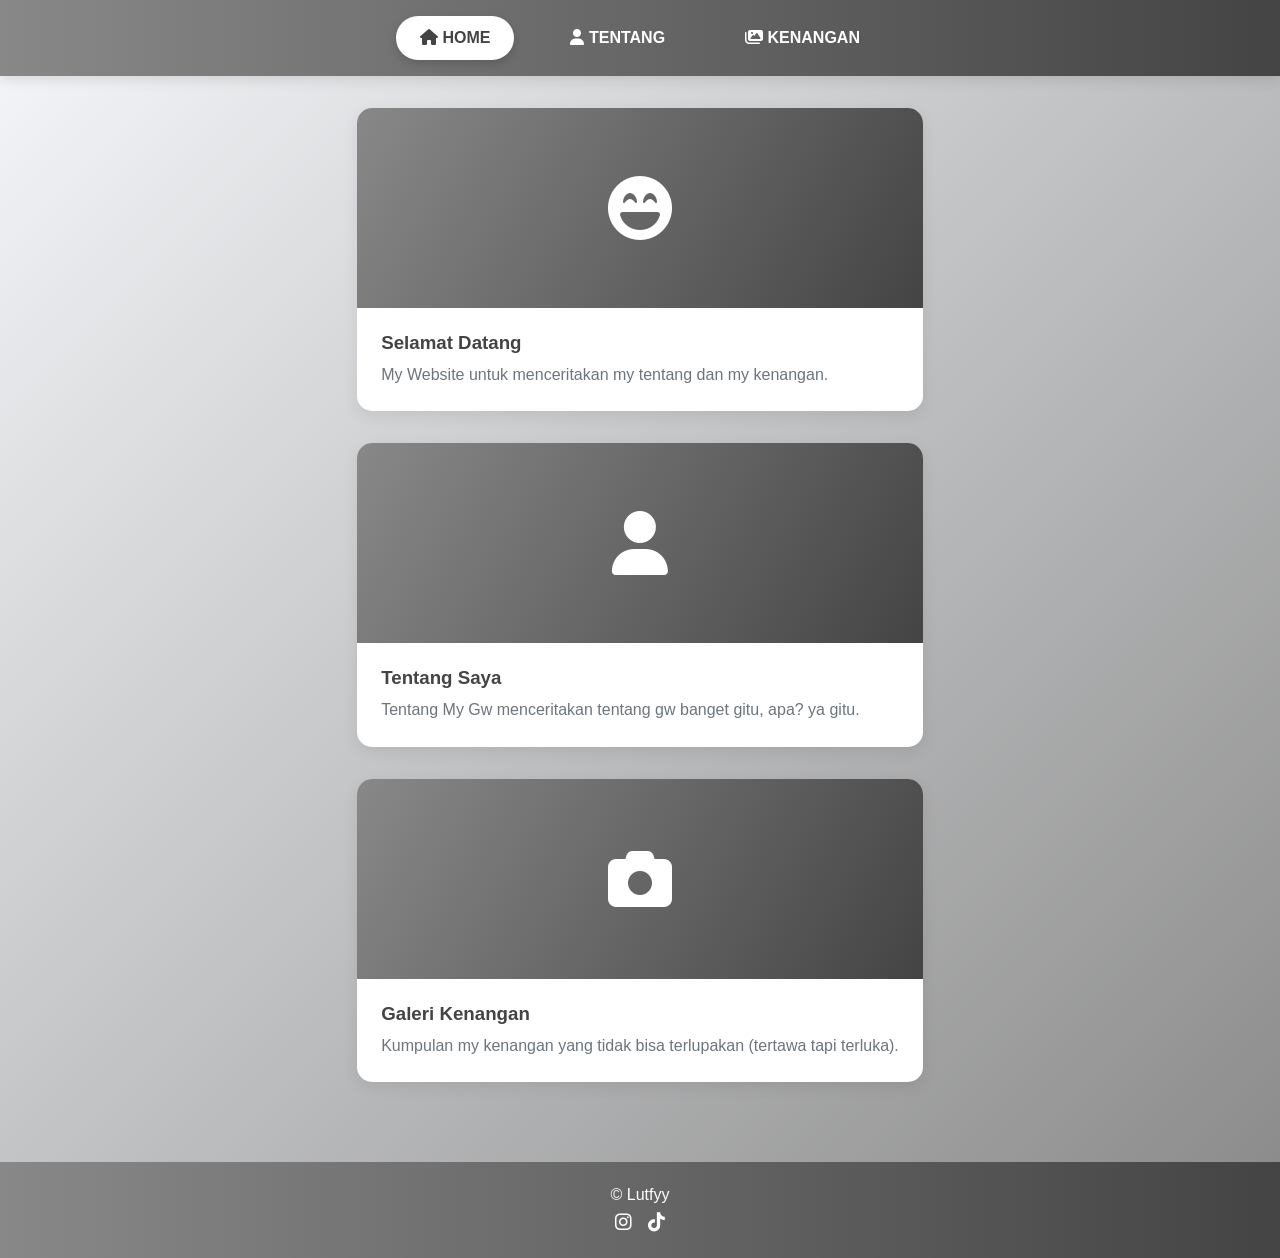
==== index.html @ cd5f20ab "Update index.html" ====
<!DOCTYPE html>
<html lang="id">
<head>
  <meta charset="UTF-8">
  <meta name="viewport" content="width=device-width, initial-scale=1.0">
  <title>Home - Website Lutfyy</title>
  <link rel="stylesheet" href="https://cdnjs.cloudflare.com/ajax/libs/font-awesome/6.4.0/css/all.min.css">
  <style>
    * {
      margin: 0;
      padding: 0;
      box-sizing: border-box;
      font-family: 'Segoe UI', Tahoma, Geneva, Verdana, sans-serif;
    }

    body {
      background: linear-gradient(135deg, #f5f7fa 0%, #888 100%);
      min-height: 100vh;
      display: flex;
      flex-direction: column;
      color: #333;
    }

    .container-navbar {
      background: linear-gradient(to right, #888, #444);
      padding: 1rem 0;
      box-shadow: 0 4px 12px rgba(0, 0, 0, 0.1);
      position: sticky;
      top: 0;
      z-index: 100;
    }

    nav {
      max-width: 1200px;
      margin: 0 auto;
      display: flex;
      justify-content: center;
      gap: 2rem;
      padding: 0 2rem;
    }

    nav a {
      color: white;
      text-decoration: none;
      padding: 0.8rem 1.5rem;
      border-radius: 50px;
      font-weight: 600;
      transition: all 0.3s ease;
      position: relative;
      overflow: hidden;
    }

    nav a::before {
      content: '';
      position: absolute;
      top: 0;
      left: -100%;
      width: 100%;
      height: 100%;
      background: linear-gradient(90deg, transparent, rgba(255, 255, 255, 0.2), transparent);
      transition: all 0.5s ease;
    }

    nav a:hover::before {
      left: 100%;
    }

    nav a:hover {
      background-color: rgba(255, 255, 255, 0.1);
      transform: translateY(-3px);
    }

    nav a.active {
      background-color: white;
      color: #444;
      box-shadow: 0 4px 10px rgba(0, 0, 0, 0.15);
    }

    .container {
      max-width: 1200px;
      margin: 2rem auto;
      padding: 0 2rem;
      flex: 1;
    }

    header {
      text-align: center;
      margin-bottom: 3rem;
      padding: 3rem 2rem;
      background: white;
      border-radius: 20px;
      box-shadow: 0 10px 30px rgba(0, 0, 0, 0.08);
      animation: fadeIn 1s ease;
    }

    h1 {
      font-size: 2.8rem;
      color: #444;
      margin-bottom: 1rem;
      font-weight: 800;
    }

    .subtitle {
      font-size: 1.5rem;
      color: #6c757d;
      font-weight: 500;
    }

    .content {
      display: grid;
      grid-template-columns: repeat(auto-fit, minmax(300px, 1fr));
      gap: 2rem;
      margin-bottom: 3rem;
    }

    .card {
      background: white;
      border-radius: 15px;
      overflow: hidden;
      box-shadow: 0 5px 15px rgba(0, 0, 0, 0.08);
      transition: transform 0.3s ease, box-shadow 0.3s ease;
    }

    .card:hover {
      transform: translateY(-10px);
      box-shadow: 0 15px 30px rgba(0, 0, 0, 0.15);
    }

    .card-img {
      height: 200px;
      background: linear-gradient(120deg, #888 0%, #444 100%);
      display: flex;
      align-items: center;
      justify-content: center;
      font-size: 4rem;
      color: white;
    }

    .card-content {
      padding: 1.5rem;
    }

    .card h3 {
      color: #444;
      margin-bottom: 0.5rem;
    }

    .card p {
      color: #6c757d;
      line-height: 1.6;
    }

    .container-end {
      background: linear-gradient(to right, #888, #444);
      color: white;
      text-align: center;
      padding: 1.5rem;
      margin-top: auto;
    }

    .ul-end {
      list-style: none;
      display: flex;
      justify-content: center;
      align-items: center;
      gap: 1rem;
    }

    .li-end {
      font-weight: 500;
    }

    .social-icons {
      display: flex;
      gap: 1rem;
      margin-top: 0.5rem;
      justify-content: center;
    }

    .social-icons a {
      color: white;
      font-size: 1.2rem;
      transition: transform 0.3s ease;
    }

    .social-icons a:hover {
      transform: translateY(-3px);
    }

    @keyframes fadeIn {
      from {
        opacity: 0;
        transform: translateY(20px);
      }
      to {
        opacity: 1;
        transform: translateY(0);
      }
    }

    @media (max-width: 768px) {
      nav {
        flex-direction: column;
        align-items: center;
        gap: 0.5rem;
      }
      
      h1 {
        font-size: 2.2rem;
      }
      
      .subtitle {
        font-size: 1.2rem;
      }
    }
  </style>
</head>
<body>
  <div class="container-navbar">
    <nav>
      <a href="index.html" class="active"><i class="fas fa-home"></i> HOME</a>
      <a href="tentang.html"><i class="fas fa-user"></i> TENTANG</a>
      <a href="kenangan.html"><i class="fas fa-images"></i> KENANGAN</a>
    </nav>
  </div>

  <div class="container">
    <div class="content">
      <div class="card">
        <div class="card-img">
          <i class="fas fa-laugh-beam"></i>
        </div>
        <div class="card-content">
          <h3>Selamat Datang</h3>
          <p>My Website untuk menceritakan my tentang dan my kenangan.</p>
        </div>
      </div>

      <div class="card">
        <div class="card-img">
         <i class="fas fa-user"></i>
        </div>
        <div class="card-content">
          <h3>Tentang Saya</h3>
          <p>Tentang My Gw menceritakan tentang gw banget gitu, apa? ya gitu.</p>
        </div>
      </div>

      <div class="card">
        <div class="card-img">
          <i class="fas fa-camera"></i>
        </div>
        <div class="card-content">
          <h3>Galeri Kenangan</h3>
          <p>Kumpulan my kenangan yang tidak bisa terlupakan (tertawa tapi terluka).</p>
        </div>
      </div>
    </div>
  </div>

  <div class="container-end">
    <ul class="ul-end">
      <li class="li-end">© Lutfyy</li>
    </ul>
    <div class="social-icons">
      <a href="https://www.instagram.com/lutxzyfza"><i class="fab fa-instagram"></i></a>
      <a href="https://www.tiktok.com/@buitenlanders22"><i class="fab fa-tiktok"></i></a>
    </div>
  </div>
</body>
</html>
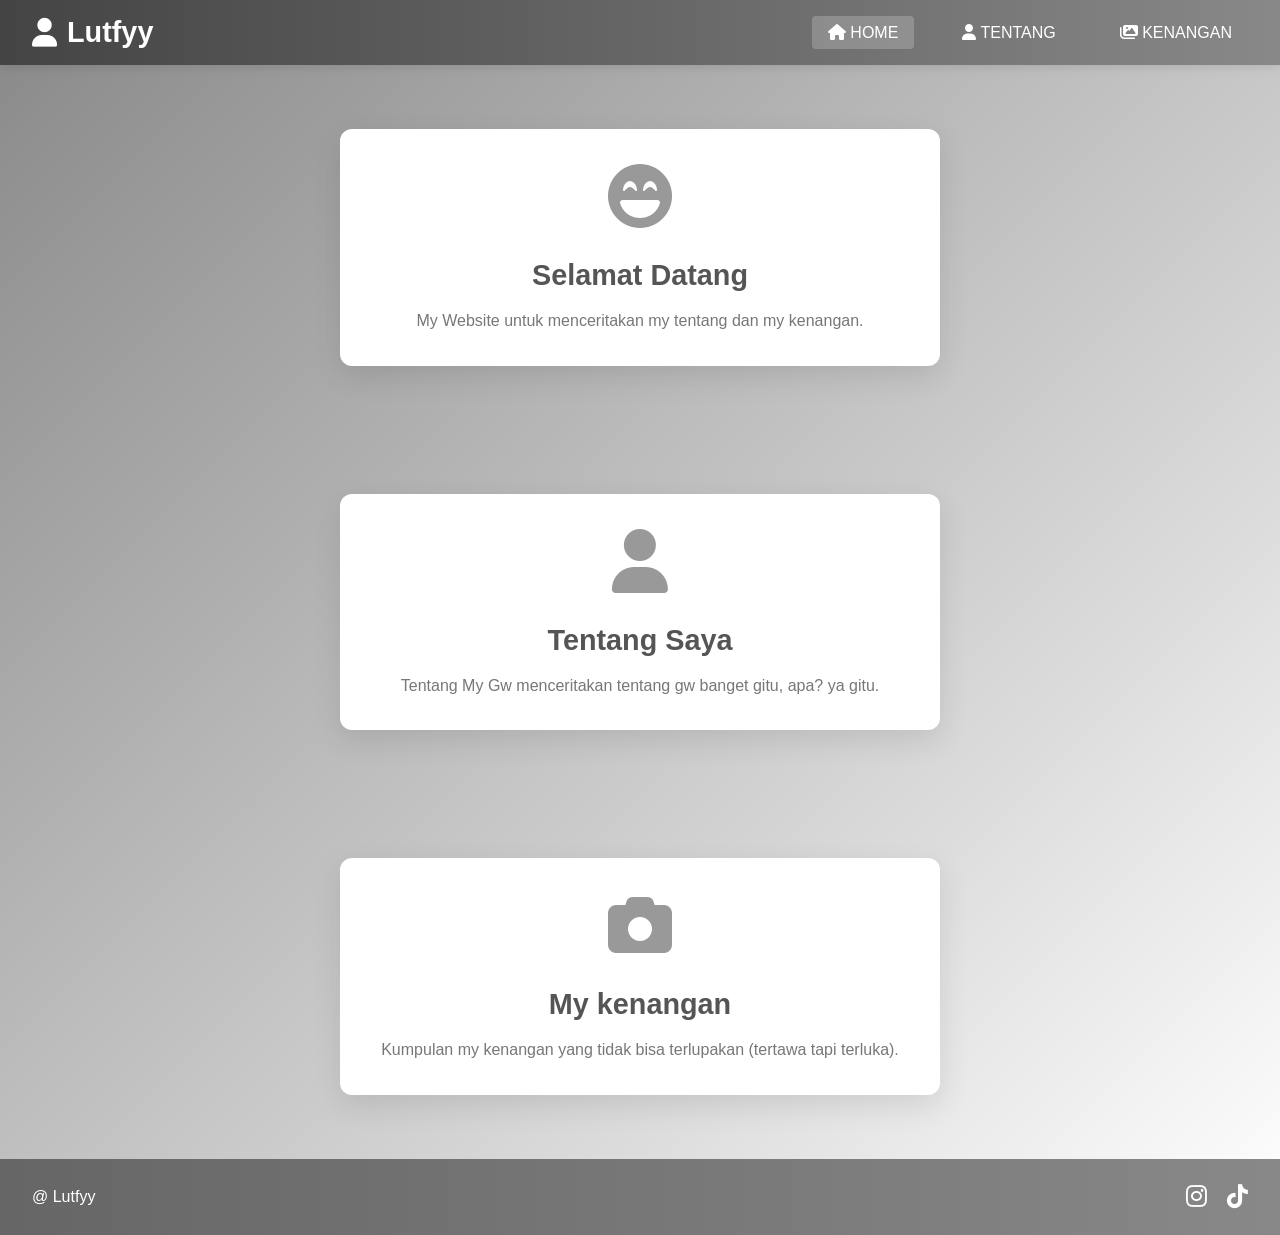
==== commit 4df5d712: "Add files via upload" ====
--- a/index.html
+++ b/index.html
@@ -3,7 +3,7 @@
 <head>
   <meta charset="UTF-8">
   <meta name="viewport" content="width=device-width, initial-scale=1.0">
-  <title>Home - Website Lutfyy</title>
+  <title>Home - Website Saya</title>
   <link rel="stylesheet" href="https://cdnjs.cloudflare.com/ajax/libs/font-awesome/6.4.0/css/all.min.css">
   <style>
     * {
@@ -14,258 +14,282 @@
     }
 
     body {
-      background: linear-gradient(135deg, #f5f7fa 0%, #888 100%);
+      background: linear-gradient(135deg, #888 0%, #fff 100%);
       min-height: 100vh;
       display: flex;
       flex-direction: column;
-      color: #333;
-    }
-
-    .container-navbar {
-      background: linear-gradient(to right, #888, #444);
-      padding: 1rem 0;
-      box-shadow: 0 4px 12px rgba(0, 0, 0, 0.1);
+    }
+
+    /* Navbar Styles */
+    .navbar {
+      background: linear-gradient(90deg, #444 0%, #888 100%);
+      padding: 1rem 2rem;
+      display: flex;
+      justify-content: space-between;
+      align-items: center;
+      box-shadow: 0 2px 10px rgba(0, 0, 0, 0.1);
       position: sticky;
       top: 0;
-      z-index: 100;
-    }
-
-    nav {
+      z-index: 1000;
+    }
+
+    .logo {
+      color: white;
+      font-size: 1.8rem;
+      font-weight: bold;
+      display: flex;
+      align-items: center;
+    }
+
+    .logo i {
+      margin-right: 10px;
+    }
+
+    .nav-links {
+      display: flex;
+      list-style: none;
+    }
+
+    .nav-links li {
+      margin-left: 2rem;
+    }
+
+    .nav-links a {
+      color: white;
+      text-decoration: none;
+      font-weight: 500;
+      padding: 0.5rem 1rem;
+      border-radius: 4px;
+      transition: all 0.3s ease;
+    }
+
+    .nav-links a:hover, .nav-links a.active {
+      background-color: rgba(255, 255, 255, 0.2);
+    }
+
+    .hamburger {
+      display: none;
+      cursor: pointer;
+      color: white;
+      font-size: 1.5rem;
+    }
+
+    /* Container Styles */
+    .container {
+      flex: 1;
+      padding: 2rem;
       max-width: 1200px;
       margin: 0 auto;
-      display: flex;
-      justify-content: center;
-      gap: 2rem;
-      padding: 0 2rem;
-    }
-
-    nav a {
-      color: white;
-      text-decoration: none;
-      padding: 0.8rem 1.5rem;
-      border-radius: 50px;
-      font-weight: 600;
-      transition: all 0.3s ease;
-      position: relative;
-      overflow: hidden;
-    }
-
-    nav a::before {
-      content: '';
-      position: absolute;
-      top: 0;
-      left: -100%;
       width: 100%;
-      height: 100%;
-      background: linear-gradient(90deg, transparent, rgba(255, 255, 255, 0.2), transparent);
-      transition: all 0.5s ease;
-    }
-
-    nav a:hover::before {
-      left: 100%;
-    }
-
-    nav a:hover {
-      background-color: rgba(255, 255, 255, 0.1);
-      transform: translateY(-3px);
-    }
-
-    nav a.active {
-      background-color: white;
-      color: #444;
-      box-shadow: 0 4px 10px rgba(0, 0, 0, 0.15);
-    }
-
-    .container {
-      max-width: 1200px;
-      margin: 2rem auto;
-      padding: 0 2rem;
-      flex: 1;
-    }
-
-    header {
-      text-align: center;
-      margin-bottom: 3rem;
-      padding: 3rem 2rem;
-      background: white;
-      border-radius: 20px;
-      box-shadow: 0 10px 30px rgba(0, 0, 0, 0.08);
-      animation: fadeIn 1s ease;
-    }
-
-    h1 {
-      font-size: 2.8rem;
-      color: #444;
-      margin-bottom: 1rem;
-      font-weight: 800;
-    }
-
-    .subtitle {
-      font-size: 1.5rem;
-      color: #6c757d;
-      font-weight: 500;
-    }
-
-    .content {
-      display: grid;
-      grid-template-columns: repeat(auto-fit, minmax(300px, 1fr));
-      gap: 2rem;
-      margin-bottom: 3rem;
-    }
-
+    }
+
+    /* Card Styles */
     .card {
       background: white;
-      border-radius: 15px;
-      overflow: hidden;
-      box-shadow: 0 5px 15px rgba(0, 0, 0, 0.08);
-      transition: transform 0.3s ease, box-shadow 0.3s ease;
+      border-radius: 12px;
+      box-shadow: 0 10px 30px rgba(0, 0, 0, 0.1);
+      padding: 2rem;
+      text-align: center;
+      max-width: 600px;
+      margin: 2rem auto;
+      transition: transform 0.3s ease;
     }
 
     .card:hover {
-      transform: translateY(-10px);
-      box-shadow: 0 15px 30px rgba(0, 0, 0, 0.15);
+      transform: translateY(-5px);
     }
 
     .card-img {
-      height: 200px;
-      background: linear-gradient(120deg, #888 0%, #444 100%);
-      display: flex;
+      font-size: 4rem;
+      color: #999;
+      margin-bottom: 1.5rem;
+    }
+
+    .card-content h3 {
+      color: #555;
+      margin-bottom: 1rem;
+      font-size: 1.8rem;
+    }
+
+    .card-content p {
+      color: #777;
+      line-height: 1.6;
+    }
+
+    /* Footer Styles */
+    .footer {
+      background: linear-gradient(90deg, #666 0%, #888 100%);
+      color: white;
+      padding: 1.5rem 2rem;
+      display: flex;
+      justify-content: space-between;
       align-items: center;
-      justify-content: center;
-      font-size: 4rem;
-      color: white;
-    }
-
-    .card-content {
-      padding: 1.5rem;
-    }
-
-    .card h3 {
-      color: #444;
-      margin-bottom: 0.5rem;
-    }
-
-    .card p {
-      color: #6c757d;
-      line-height: 1.6;
-    }
-
-    .container-end {
-      background: linear-gradient(to right, #888, #444);
-      color: white;
-      text-align: center;
-      padding: 1.5rem;
-      margin-top: auto;
-    }
-
-    .ul-end {
+    }
+
+    .footer ul {
       list-style: none;
-      display: flex;
-      justify-content: center;
-      align-items: center;
-      gap: 1rem;
-    }
-
-    .li-end {
-      font-weight: 500;
-    }
-
-    .social-icons {
-      display: flex;
-      gap: 1rem;
-      margin-top: 0.5rem;
-      justify-content: center;
     }
 
     .social-icons a {
       color: white;
-      font-size: 1.2rem;
-      transition: transform 0.3s ease;
+      margin-left: 1rem;
+      font-size: 1.5rem;
+      transition: all 0.3s ease;
     }
 
     .social-icons a:hover {
+      color: #666;
       transform: translateY(-3px);
     }
 
-    @keyframes fadeIn {
-      from {
-        opacity: 0;
-        transform: translateY(20px);
-      }
-      to {
-        opacity: 1;
-        transform: translateY(0);
-      }
-    }
-
-    @media (max-width: 768px) {
-      nav {
+    /* Responsive Styles */
+    @media screen and (max-width: 768px) {
+      .navbar {
+        padding: 1rem;
+      }
+      
+      .nav-links {
+        position: fixed;
+        height: 100vh;
+        width: 100%;
         flex-direction: column;
+        clip-path: circle(0px at 90% -10%);
+        -webkit-clip-path: circle(0px at 90% -10%);
+        background: linear-gradient(135deg, #666 0%, #fff 100%);
+        transition: all 0.8s ease-out;
+        pointer-events: none;
+        top: 0;
+        left: 0;
+        display: flex;
+        justify-content: center;
         align-items: center;
-        gap: 0.5rem;
-      }
-      
-      h1 {
-        font-size: 2.2rem;
-      }
-      
-      .subtitle {
-        font-size: 1.2rem;
+        gap: 2rem;
+      }
+      
+      .nav-links.open {
+        clip-path: circle(1500px at 90% -10%);
+        -webkit-clip-path: circle(1500px at 90% -10%);
+        pointer-events: all;
+      }
+      
+      .nav-links li {
+        margin: 0;
+      }
+      
+      .nav-links a {
+        font-size: 1.5rem;
+        padding: 1rem 2rem;
+      }
+      
+      .hamburger {
+        display: block;
+        z-index: 1001;
+      }
+      
+      .card {
+        margin: 1rem auto;
+        padding: 1.5rem;
+      }
+      
+      .footer {
+        flex-direction: column;
+        gap: 1rem;
+        text-align: center;
+      }
+      
+      .social-icons {
+        margin-top: 0.5rem;
       }
     }
   </style>
 </head>
 <body>
-  <div class="container-navbar">
-    <nav>
-      <a href="index.html" class="active"><i class="fas fa-home"></i> HOME</a>
-      <a href="tentang.html"><i class="fas fa-user"></i> TENTANG</a>
-      <a href="kenangan.html"><i class="fas fa-images"></i> KENANGAN</a>
-    </nav>
+  <!-- Navbar -->
+  <nav class="navbar">
+    <div class="logo">
+      <i class="fas fa-user"></i>
+      <span>Lutfyy</span>
+    </div>
+    
+    <ul class="nav-links">
+      <li><a href="index.html" class="active"><i class="fas fa-home"></i> HOME</a></li>
+      <li><a href="tentang.html"><i class="fas fa-user"></i> TENTANG</a></li>
+      <li><a href="kenangan.html"><i class="fas fa-images"></i> KENANGAN</a></li>
+    </ul>
+    
+    <div class="hamburger">
+      <i class="fas fa-bars"></i>
+    </div>
+  </nav>
+
+  <!-- Main Content -->
+  <div class="container">
+    <div class="card">
+      <div class="card-img">
+        <i class="fas fa-laugh-beam"></i>
+      </div>
+      <div class="card-content">
+        <h3>Selamat Datang</h3>
+        <p>My Website untuk menceritakan my tentang dan my kenangan.</p>
+      </div>
+    </div>
   </div>
-
-  <div class="container">
-    <div class="content">
-      <div class="card">
-        <div class="card-img">
-          <i class="fas fa-laugh-beam"></i>
-        </div>
-        <div class="card-content">
-          <h3>Selamat Datang</h3>
-          <p>My Website untuk menceritakan my tentang dan my kenangan.</p>
-        </div>
-      </div>
-
-      <div class="card">
-        <div class="card-img">
-         <i class="fas fa-user"></i>
-        </div>
-        <div class="card-content">
-          <h3>Tentang Saya</h3>
-          <p>Tentang My Gw menceritakan tentang gw banget gitu, apa? ya gitu.</p>
-        </div>
-      </div>
-
-      <div class="card">
-        <div class="card-img">
-          <i class="fas fa-camera"></i>
-        </div>
-        <div class="card-content">
-          <h3>Galeri Kenangan</h3>
-          <p>Kumpulan my kenangan yang tidak bisa terlupakan (tertawa tapi terluka).</p>
-        </div>
-      </div>
-    </div>
-  </div>
-
-  <div class="container-end">
-    <ul class="ul-end">
-      <li class="li-end">© Lutfyy</li>
+       
+          <div class="container">
+    <div class="card">
+      <div class="card-img">
+        <i class="fas fa-user"></i>
+      </div>
+      <div class="card-content">
+        <h3>Tentang Saya</h3>
+        <p>Tentang My Gw menceritakan tentang gw banget gitu, apa? ya gitu.</p>
+        </div>
+        </div>
+       </div>
+  
+        <div class="container">
+    <div class="card">
+      <div class="card-img">
+        <i class="fas fa-camera"></i>
+      </div>
+      <div class="card-content">
+        <h3>My kenangan</h3>
+        <p>Kumpulan my kenangan yang tidak bisa terlupakan (tertawa tapi terluka).</p>
+        </div>
+        </div>
+       </div>
+
+
+  <!-- Footer -->
+  <div class="footer">
+    <ul>
+      <li>@ Lutfyy</li>
     </ul>
     <div class="social-icons">
-      <a href="https://www.instagram.com/lutxzyfza"><i class="fab fa-instagram"></i></a>
-      <a href="https://www.tiktok.com/@buitenlanders22"><i class="fab fa-tiktok"></i></a>
+      <a href="https://www.instagram.com/lutxzyfza" target="_blank"><i class="fab fa-instagram"></i></a>
+      <a href="https://www.tiktok.com/@buitenlanders22" target="_blank"><i class="fab fa-tiktok"></i></a>
     </div>
   </div>
+
+  <script>
+    // Toggle mobile menu
+    const hamburger = document.querySelector('.hamburger');
+    const navLinks = document.querySelector('.nav-links');
+    
+    hamburger.addEventListener('click', () => {
+      navLinks.classList.toggle('open');
+      hamburger.innerHTML = navLinks.classList.contains('open') 
+        ? '<i class="fas fa-times"></i>' 
+        : '<i class="fas fa-bars"></i>';
+    });
+    
+    // Close menu when clicking on a link
+    document.querySelectorAll('.nav-links a').forEach(link => {
+      link.addEventListener('click', () => {
+        navLinks.classList.remove('open');
+        hamburger.innerHTML = '<i class="fas fa-bars"></i>';
+      });
+    });
+  </script>
 </body>
-</html>
+</html>
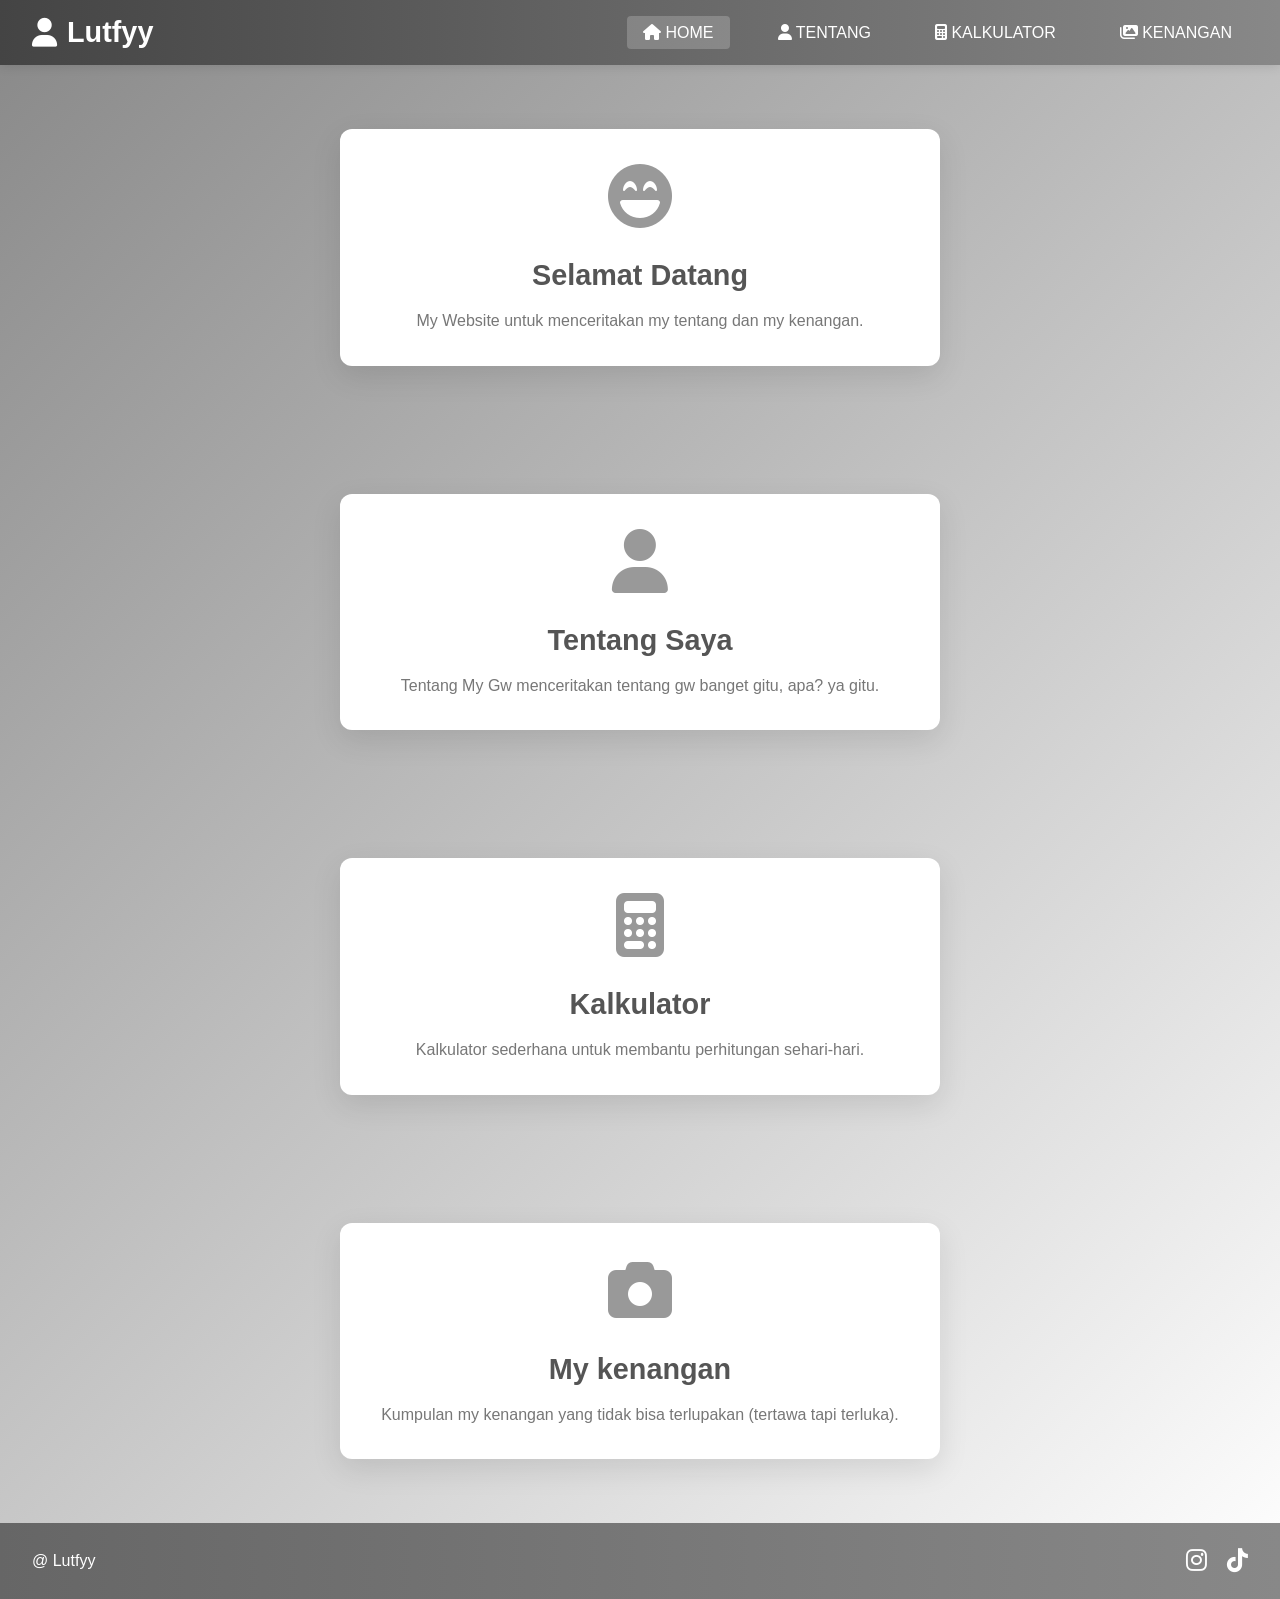
==== commit 713587fa: "Add files via upload" ====
--- a/index.html
+++ b/index.html
@@ -93,6 +93,7 @@
       max-width: 600px;
       margin: 2rem auto;
       transition: transform 0.3s ease;
+      cursor: pointer;
     }
 
     .card:hover {
@@ -211,9 +212,10 @@
       <span>Lutfyy</span>
     </div>
     
-    <ul class="nav-links">
+     <ul class="nav-links">
       <li><a href="index.html" class="active"><i class="fas fa-home"></i> HOME</a></li>
       <li><a href="tentang.html"><i class="fas fa-user"></i> TENTANG</a></li>
+      <li><a href="kalkulator.html"><i class="fas fa-calculator"></i> KALKULATOR</a></li>
       <li><a href="kenangan.html"><i class="fas fa-images"></i> KENANGAN</a></li>
     </ul>
     
@@ -235,7 +237,7 @@
     </div>
   </div>
        
-          <div class="container">
+  <div class="container">
     <div class="card">
       <div class="card-img">
         <i class="fas fa-user"></i>
@@ -243,11 +245,24 @@
       <div class="card-content">
         <h3>Tentang Saya</h3>
         <p>Tentang My Gw menceritakan tentang gw banget gitu, apa? ya gitu.</p>
-        </div>
-        </div>
-       </div>
+      </div>
+    </div>
+  </div>
+
+  <!-- Card Kalkulator yang Ditambahkan -->
+  <div class="container">
+    <div class="card" onclick="location.href='kalkulator.html'">
+      <div class="card-img">
+        <i class="fas fa-calculator"></i>
+      </div>
+      <div class="card-content">
+        <h3>Kalkulator</h3>
+        <p>Kalkulator sederhana untuk membantu perhitungan sehari-hari.</p>
+      </div>
+    </div>
+  </div>
   
-        <div class="container">
+  <div class="container">
     <div class="card">
       <div class="card-img">
         <i class="fas fa-camera"></i>
@@ -255,10 +270,9 @@
       <div class="card-content">
         <h3>My kenangan</h3>
         <p>Kumpulan my kenangan yang tidak bisa terlupakan (tertawa tapi terluka).</p>
-        </div>
-        </div>
-       </div>
-
+      </div>
+    </div>
+  </div>
 
   <!-- Footer -->
   <div class="footer">
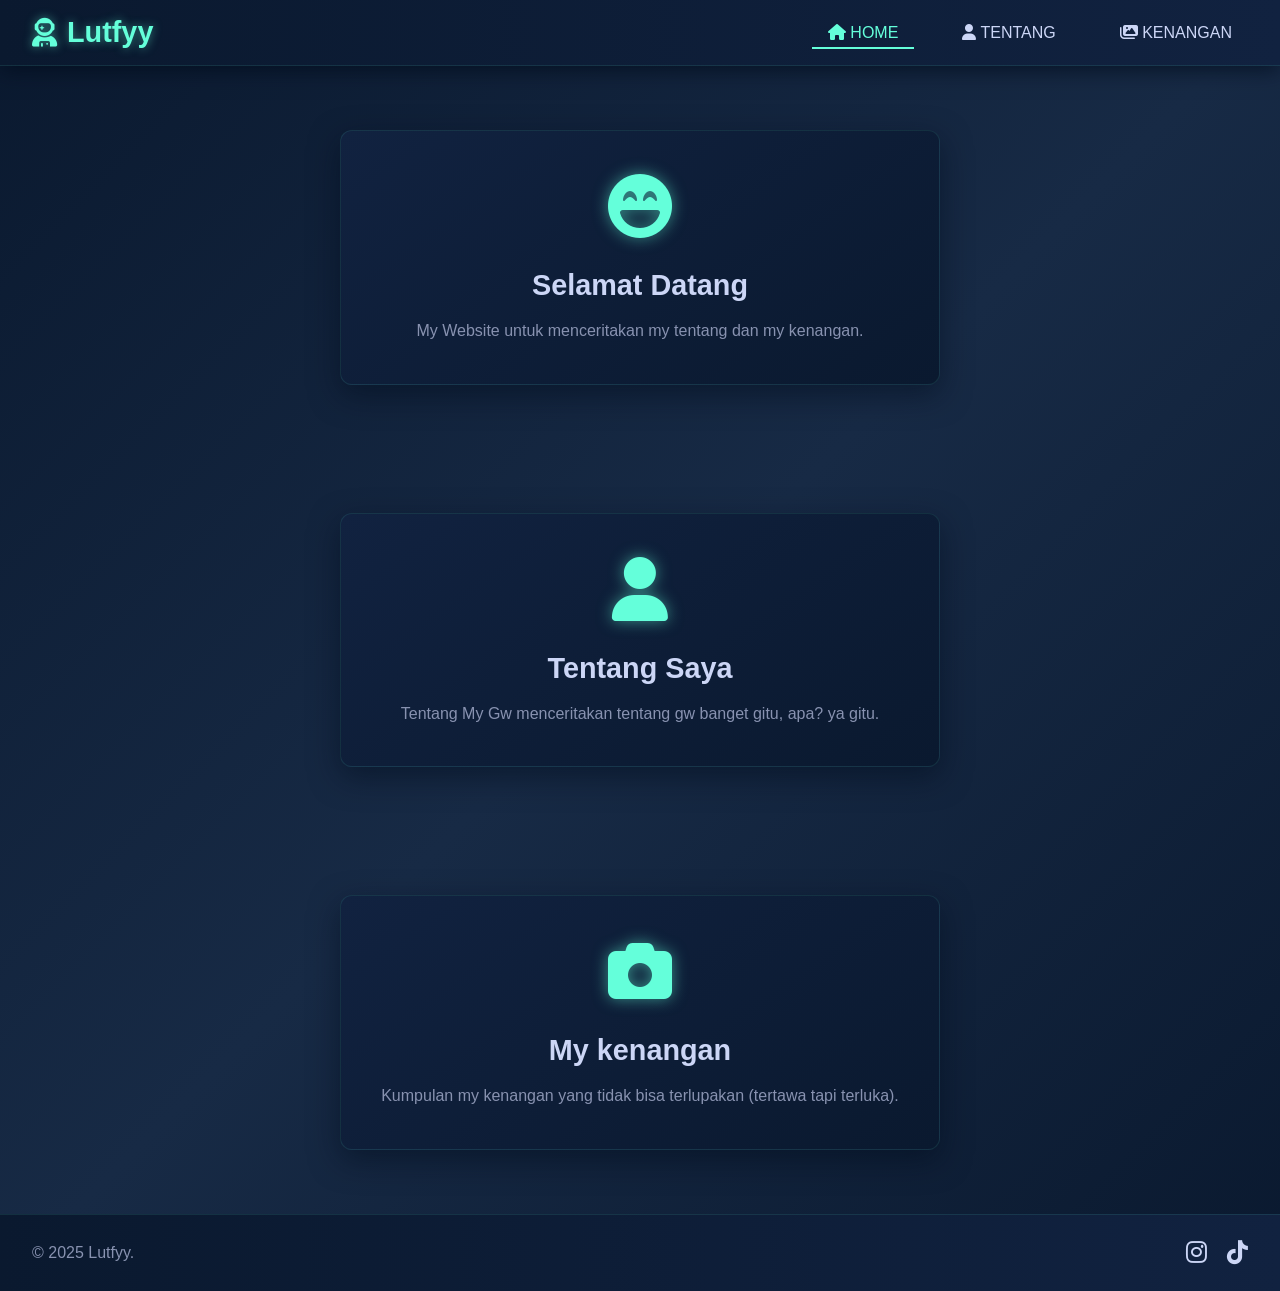
==== commit df551a2d: "Update index.html" ====
--- a/index.html
+++ b/index.html
@@ -3,7 +3,7 @@
 <head>
   <meta charset="UTF-8">
   <meta name="viewport" content="width=device-width, initial-scale=1.0">
-  <title>Home - Website Saya</title>
+  <title>Home - Website Lutfyy</title>
   <link rel="stylesheet" href="https://cdnjs.cloudflare.com/ajax/libs/font-awesome/6.4.0/css/all.min.css">
   <style>
     * {
@@ -14,35 +14,39 @@
     }
 
     body {
-      background: linear-gradient(135deg, #888 0%, #fff 100%);
+      background: linear-gradient(135deg, #0a192f 0%, #172a45 50%, #0a192f 100%);
       min-height: 100vh;
       display: flex;
       flex-direction: column;
+      color: #e6f1ff;
     }
 
     /* Navbar Styles */
     .navbar {
-      background: linear-gradient(90deg, #444 0%, #888 100%);
+      background: linear-gradient(90deg, #0a192f 0%, #112240 100%);
       padding: 1rem 2rem;
       display: flex;
       justify-content: space-between;
       align-items: center;
-      box-shadow: 0 2px 10px rgba(0, 0, 0, 0.1);
+      box-shadow: 0 4px 20px rgba(2, 12, 27, 0.7);
       position: sticky;
       top: 0;
       z-index: 1000;
+      border-bottom: 1px solid rgba(100, 255, 218, 0.1);
     }
 
     .logo {
-      color: white;
+      color: #64ffda;
       font-size: 1.8rem;
       font-weight: bold;
       display: flex;
       align-items: center;
+      text-shadow: 0 0 10px rgba(100, 255, 218, 0.5);
     }
 
     .logo i {
       margin-right: 10px;
+      color: #64ffda;
     }
 
     .nav-links {
@@ -55,23 +59,44 @@
     }
 
     .nav-links a {
-      color: white;
+      color: #ccd6f6;
       text-decoration: none;
       font-weight: 500;
       padding: 0.5rem 1rem;
       border-radius: 4px;
       transition: all 0.3s ease;
+      position: relative;
     }
 
     .nav-links a:hover, .nav-links a.active {
-      background-color: rgba(255, 255, 255, 0.2);
+      color: #64ffda;
+    }
+
+    .nav-links a::after {
+      content: '';
+      position: absolute;
+      width: 0;
+      height: 2px;
+      bottom: 0;
+      left: 0;
+      background-color: #64ffda;
+      transition: width 0.3s ease;
+    }
+
+    .nav-links a:hover::after, .nav-links a.active::after {
+      width: 100%;
     }
 
     .hamburger {
       display: none;
       cursor: pointer;
-      color: white;
+      color: #ccd6f6;
       font-size: 1.5rem;
+      transition: color 0.3s ease;
+    }
+
+    .hamburger:hover {
+      color: #64ffda;
     }
 
     /* Container Styles */
@@ -85,46 +110,68 @@
 
     /* Card Styles */
     .card {
-      background: white;
+      background: linear-gradient(145deg, #112240, #0a192f);
       border-radius: 12px;
-      box-shadow: 0 10px 30px rgba(0, 0, 0, 0.1);
-      padding: 2rem;
+      box-shadow: 0 10px 30px rgba(2, 12, 27, 0.5);
+      padding: 2.5rem;
       text-align: center;
       max-width: 600px;
       margin: 2rem auto;
-      transition: transform 0.3s ease;
+      transition: all 0.3s ease;
       cursor: pointer;
+      border: 1px solid rgba(100, 255, 218, 0.1);
+      position: relative;
+      overflow: hidden;
+    }
+
+    .card::before {
+      content: '';
+      position: absolute;
+      top: 0;
+      left: 0;
+      width: 100%;
+      height: 100%;
+      background: linear-gradient(45deg, rgba(100, 255, 218, 0.1), transparent);
+      opacity: 0;
+      transition: opacity 0.3s ease;
     }
 
     .card:hover {
-      transform: translateY(-5px);
+      transform: translateY(-7px);
+      box-shadow: 0 15px 35px rgba(2, 12, 27, 0.7);
+    }
+
+    .card:hover::before {
+      opacity: 1;
     }
 
     .card-img {
       font-size: 4rem;
-      color: #999;
+      color: #64ffda;
       margin-bottom: 1.5rem;
+      text-shadow: 0 0 15px rgba(100, 255, 218, 0.5);
     }
 
     .card-content h3 {
-      color: #555;
+      color: #ccd6f6;
       margin-bottom: 1rem;
       font-size: 1.8rem;
     }
 
     .card-content p {
-      color: #777;
+      color: #8892b0;
       line-height: 1.6;
     }
 
     /* Footer Styles */
     .footer {
-      background: linear-gradient(90deg, #666 0%, #888 100%);
-      color: white;
+      background: linear-gradient(90deg, #0a192f 0%, #112240 100%);
+      color: #8892b0;
       padding: 1.5rem 2rem;
       display: flex;
       justify-content: space-between;
       align-items: center;
+      border-top: 1px solid rgba(100, 255, 218, 0.1);
     }
 
     .footer ul {
@@ -132,15 +179,16 @@
     }
 
     .social-icons a {
-      color: white;
+      color: #ccd6f6;
       margin-left: 1rem;
       font-size: 1.5rem;
       transition: all 0.3s ease;
     }
 
     .social-icons a:hover {
-      color: #666;
+      color: #64ffda;
       transform: translateY(-3px);
+      text-shadow: 0 0 10px rgba(100, 255, 218, 0.5);
     }
 
     /* Responsive Styles */
@@ -156,7 +204,7 @@
         flex-direction: column;
         clip-path: circle(0px at 90% -10%);
         -webkit-clip-path: circle(0px at 90% -10%);
-        background: linear-gradient(135deg, #666 0%, #fff 100%);
+        background: linear-gradient(135deg, #112240 0%, #0a192f 100%);
         transition: all 0.8s ease-out;
         pointer-events: none;
         top: 0;
@@ -188,8 +236,8 @@
       }
       
       .card {
-        margin: 1rem auto;
-        padding: 1.5rem;
+        margin: 1.5rem auto;
+        padding: 2rem;
       }
       
       .footer {
@@ -208,14 +256,13 @@
   <!-- Navbar -->
   <nav class="navbar">
     <div class="logo">
-      <i class="fas fa-user"></i>
+      <i class="fas fa-user-astronaut"></i>
       <span>Lutfyy</span>
     </div>
     
-     <ul class="nav-links">
+    <ul class="nav-links">
       <li><a href="index.html" class="active"><i class="fas fa-home"></i> HOME</a></li>
       <li><a href="tentang.html"><i class="fas fa-user"></i> TENTANG</a></li>
-      <li><a href="kalkulator.html"><i class="fas fa-calculator"></i> KALKULATOR</a></li>
       <li><a href="kenangan.html"><i class="fas fa-images"></i> KENANGAN</a></li>
     </ul>
     
@@ -248,19 +295,6 @@
       </div>
     </div>
   </div>
-
-  <!-- Card Kalkulator yang Ditambahkan -->
-  <div class="container">
-    <div class="card" onclick="location.href='kalkulator.html'">
-      <div class="card-img">
-        <i class="fas fa-calculator"></i>
-      </div>
-      <div class="card-content">
-        <h3>Kalkulator</h3>
-        <p>Kalkulator sederhana untuk membantu perhitungan sehari-hari.</p>
-      </div>
-    </div>
-  </div>
   
   <div class="container">
     <div class="card">
@@ -277,7 +311,7 @@
   <!-- Footer -->
   <div class="footer">
     <ul>
-      <li>@ Lutfyy</li>
+      <li>© 2025 Lutfyy.</li>
     </ul>
     <div class="social-icons">
       <a href="https://www.instagram.com/lutxzyfza" target="_blank"><i class="fab fa-instagram"></i></a>
@@ -306,4 +340,4 @@
     });
   </script>
 </body>
-</html>+  </html>
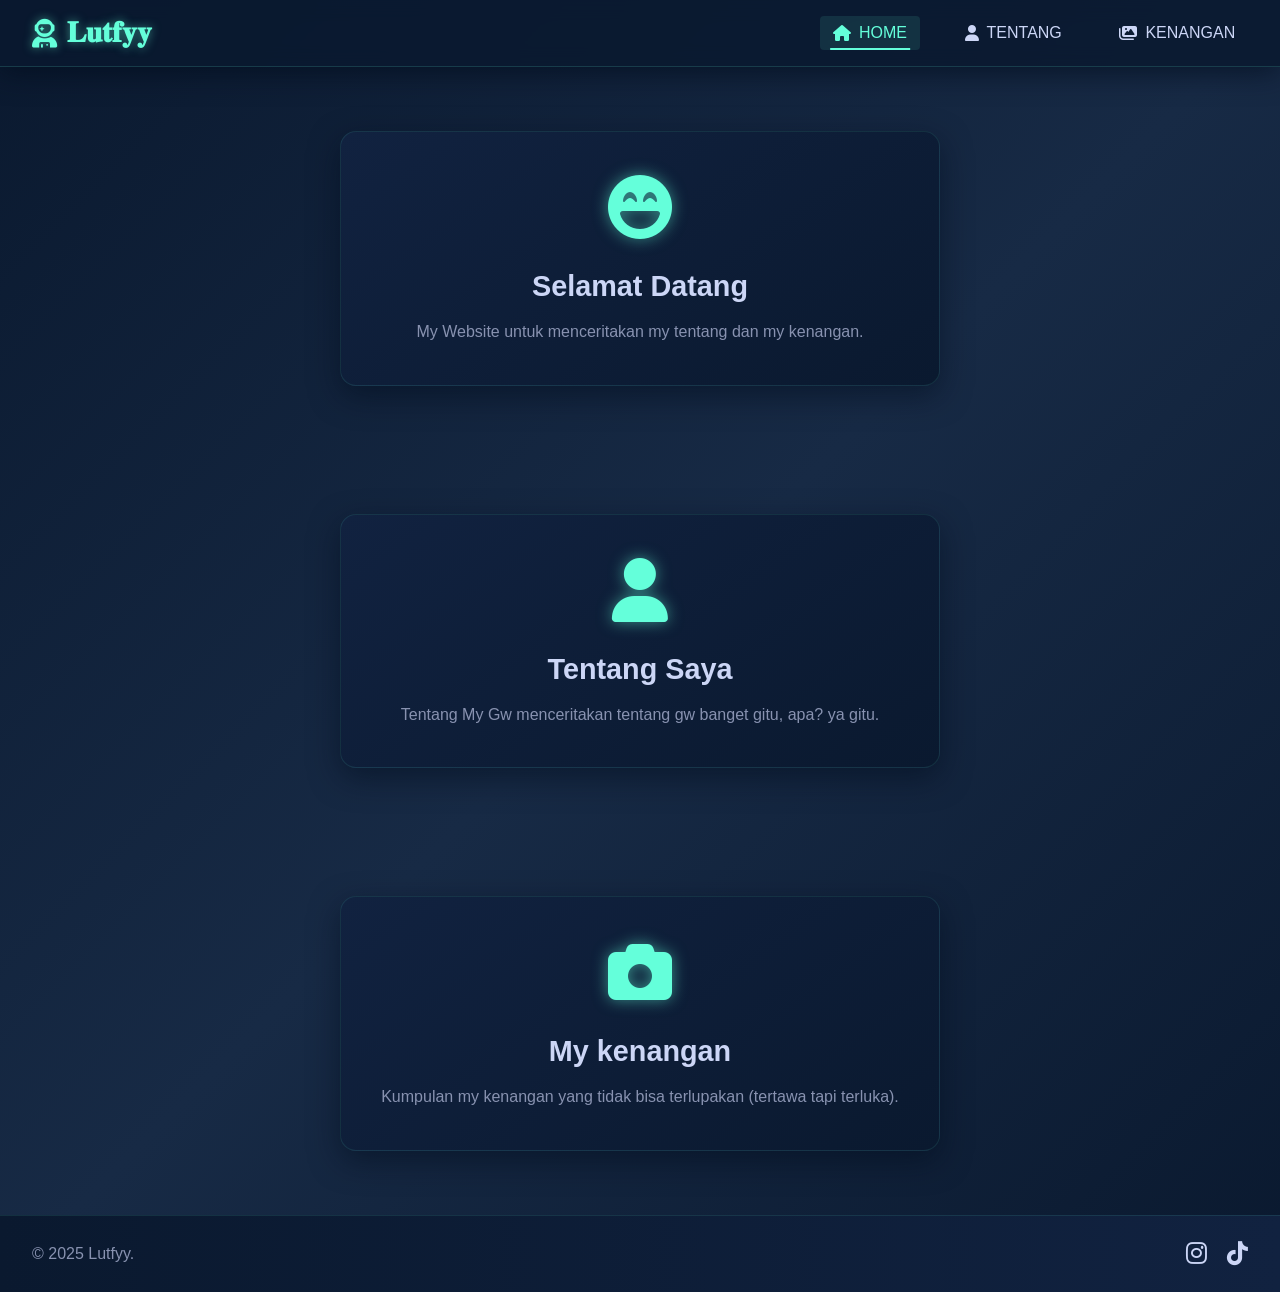
==== commit d9bacb48: "Add files via upload" ====
--- a/index.html
+++ b/index.html
@@ -21,18 +21,26 @@
       color: #e6f1ff;
     }
 
-    /* Navbar Styles */
+    /* Improved Navbar Styles with Glassmorphism */
     .navbar {
-      background: linear-gradient(90deg, #0a192f 0%, #112240 100%);
+      background: rgba(10, 25, 47, 0.85);
+      backdrop-filter: blur(10px);
+      -webkit-backdrop-filter: blur(10px);
       padding: 1rem 2rem;
       display: flex;
       justify-content: space-between;
       align-items: center;
-      box-shadow: 0 4px 20px rgba(2, 12, 27, 0.7);
+      box-shadow: 0 4px 30px rgba(2, 12, 27, 0.7);
       position: sticky;
       top: 0;
       z-index: 1000;
-      border-bottom: 1px solid rgba(100, 255, 218, 0.1);
+      border-bottom: 1px solid rgba(100, 255, 218, 0.15);
+      transition: all 0.3s ease;
+    }
+
+    .navbar.scrolled {
+      padding: 0.7rem 2rem;
+      background: rgba(10, 25, 47, 0.95);
     }
 
     .logo {
@@ -42,6 +50,11 @@
       display: flex;
       align-items: center;
       text-shadow: 0 0 10px rgba(100, 255, 218, 0.5);
+      transition: all 0.3s ease;
+    }
+
+    .logo:hover {
+      transform: scale(1.05);
     }
 
     .logo i {
@@ -56,47 +69,96 @@
 
     .nav-links li {
       margin-left: 2rem;
+      position: relative;
     }
 
     .nav-links a {
       color: #ccd6f6;
       text-decoration: none;
       font-weight: 500;
-      padding: 0.5rem 1rem;
+      padding: 0.5rem 0.8rem;
       border-radius: 4px;
       transition: all 0.3s ease;
       position: relative;
+      display: flex;
+      align-items: center;
+      gap: 8px;
     }
 
     .nav-links a:hover, .nav-links a.active {
       color: #64ffda;
-    }
-
-    .nav-links a::after {
+      background: rgba(100, 255, 218, 0.1);
+    }
+
+    .nav-links a::before {
       content: '';
       position: absolute;
       width: 0;
       height: 2px;
       bottom: 0;
-      left: 0;
+      left: 50%;
       background-color: #64ffda;
-      transition: width 0.3s ease;
-    }
-
-    .nav-links a:hover::after, .nav-links a.active::after {
-      width: 100%;
-    }
-
+      transition: all 0.3s ease;
+      transform: translateX(-50%);
+    }
+
+    .nav-links a:hover::before, .nav-links a.active::before {
+      width: 80%;
+    }
+
+    /* Modern Hamburger Menu */
     .hamburger {
       display: none;
       cursor: pointer;
-      color: #ccd6f6;
-      font-size: 1.5rem;
-      transition: color 0.3s ease;
-    }
-
-    .hamburger:hover {
-      color: #64ffda;
+      background: transparent;
+      border: none;
+      outline: none;
+      z-index: 1001;
+      width: 30px;
+      height: 24px;
+      position: relative;
+    }
+
+    .hamburger span {
+      display: block;
+      position: absolute;
+      height: 3px;
+      width: 100%;
+      background: #ccd6f6;
+      border-radius: 3px;
+      opacity: 1;
+      left: 0;
+      transform: rotate(0deg);
+      transition: all 0.3s ease;
+    }
+
+    .hamburger span:nth-child(1) {
+      top: 0;
+    }
+
+    .hamburger span:nth-child(2) {
+      top: 10px;
+    }
+
+    .hamburger span:nth-child(3) {
+      top: 20px;
+    }
+
+    .hamburger.open span:nth-child(1) {
+      top: 10px;
+      transform: rotate(135deg);
+      background: #64ffda;
+    }
+
+    .hamburger.open span:nth-child(2) {
+      opacity: 0;
+      left: -30px;
+    }
+
+    .hamburger.open span:nth-child(3) {
+      top: 10px;
+      transform: rotate(-135deg);
+      background: #64ffda;
     }
 
     /* Container Styles */
@@ -111,13 +173,13 @@
     /* Card Styles */
     .card {
       background: linear-gradient(145deg, #112240, #0a192f);
-      border-radius: 12px;
+      border-radius: 16px;
       box-shadow: 0 10px 30px rgba(2, 12, 27, 0.5);
       padding: 2.5rem;
       text-align: center;
       max-width: 600px;
       margin: 2rem auto;
-      transition: all 0.3s ease;
+      transition: all 0.4s ease;
       cursor: pointer;
       border: 1px solid rgba(100, 255, 218, 0.1);
       position: relative;
@@ -133,11 +195,11 @@
       height: 100%;
       background: linear-gradient(45deg, rgba(100, 255, 218, 0.1), transparent);
       opacity: 0;
-      transition: opacity 0.3s ease;
+      transition: opacity 0.4s ease;
     }
 
     .card:hover {
-      transform: translateY(-7px);
+      transform: translateY(-7px) scale(1.02);
       box-shadow: 0 15px 35px rgba(2, 12, 27, 0.7);
     }
 
@@ -150,6 +212,11 @@
       color: #64ffda;
       margin-bottom: 1.5rem;
       text-shadow: 0 0 15px rgba(100, 255, 218, 0.5);
+      transition: all 0.3s ease;
+    }
+
+    .card:hover .card-img {
+      transform: scale(1.1);
     }
 
     .card-content h3 {
@@ -183,6 +250,7 @@
       margin-left: 1rem;
       font-size: 1.5rem;
       transition: all 0.3s ease;
+      display: inline-block;
     }
 
     .social-icons a:hover {
@@ -202,37 +270,57 @@
         height: 100vh;
         width: 100%;
         flex-direction: column;
-        clip-path: circle(0px at 90% -10%);
-        -webkit-clip-path: circle(0px at 90% -10%);
-        background: linear-gradient(135deg, #112240 0%, #0a192f 100%);
-        transition: all 0.8s ease-out;
+        background: linear-gradient(135deg, rgba(17, 34, 64, 0.98) 0%, rgba(10, 25, 47, 0.98) 100%);
+        backdrop-filter: blur(10px);
+        -webkit-backdrop-filter: blur(10px);
+        transition: all 0.5s cubic-bezier(0.785, 0.135, 0.15, 0.86);
         pointer-events: none;
         top: 0;
         left: 0;
         display: flex;
         justify-content: center;
         align-items: center;
-        gap: 2rem;
+        gap: 2.5rem;
+        opacity: 0;
+        transform: translateY(-100%);
       }
       
       .nav-links.open {
-        clip-path: circle(1500px at 90% -10%);
-        -webkit-clip-path: circle(1500px at 90% -10%);
+        opacity: 1;
+        transform: translateY(0);
         pointer-events: all;
       }
       
       .nav-links li {
         margin: 0;
-      }
+        opacity: 0;
+        transform: translateY(20px);
+        transition: all 0.4s ease;
+      }
+      
+      .nav-links.open li {
+        opacity: 1;
+        transform: translateY(0);
+      }
+      
+      .nav-links.open li:nth-child(1) { transition-delay: 0.1s; }
+      .nav-links.open li:nth-child(2) { transition-delay: 0.2s; }
+      .nav-links.open li:nth-child(3) { transition-delay: 0.3s; }
       
       .nav-links a {
         font-size: 1.5rem;
         padding: 1rem 2rem;
+        border-radius: 8px;
+      }
+      
+      .nav-links a::before {
+        display: none;
       }
       
       .hamburger {
-        display: block;
-        z-index: 1001;
+        display: flex;
+        flex-direction: column;
+        justify-content: space-between;
       }
       
       .card {
@@ -248,6 +336,24 @@
       
       .social-icons {
         margin-top: 0.5rem;
+      }
+    }
+
+    @media screen and (max-width: 480px) {
+      .logo {
+        font-size: 1.5rem;
+      }
+      
+      .card {
+        padding: 1.5rem;
+      }
+      
+      .card-img {
+        font-size: 3rem;
+      }
+      
+      .card-content h3 {
+        font-size: 1.5rem;
       }
     }
   </style>
@@ -257,7 +363,7 @@
   <nav class="navbar">
     <div class="logo">
       <i class="fas fa-user-astronaut"></i>
-      <span>Lutfyy</span>
+      <span>𝐋𝐮𝐭𝐟𝐲𝐲</span>
     </div>
     
     <ul class="nav-links">
@@ -266,9 +372,11 @@
       <li><a href="kenangan.html"><i class="fas fa-images"></i> KENANGAN</a></li>
     </ul>
     
-    <div class="hamburger">
-      <i class="fas fa-bars"></i>
-    </div>
+    <button class="hamburger">
+      <span></span>
+      <span></span>
+      <span></span>
+    </button>
   </nav>
 
   <!-- Main Content -->
@@ -323,21 +431,29 @@
     // Toggle mobile menu
     const hamburger = document.querySelector('.hamburger');
     const navLinks = document.querySelector('.nav-links');
+    const navbar = document.querySelector('.navbar');
     
     hamburger.addEventListener('click', () => {
+      hamburger.classList.toggle('open');
       navLinks.classList.toggle('open');
-      hamburger.innerHTML = navLinks.classList.contains('open') 
-        ? '<i class="fas fa-times"></i>' 
-        : '<i class="fas fa-bars"></i>';
     });
     
     // Close menu when clicking on a link
     document.querySelectorAll('.nav-links a').forEach(link => {
       link.addEventListener('click', () => {
+        hamburger.classList.remove('open');
         navLinks.classList.remove('open');
-        hamburger.innerHTML = '<i class="fas fa-bars"></i>';
       });
+    });
+
+    // Navbar scroll effect
+    window.addEventListener('scroll', () => {
+      if (window.scrollY > 50) {
+        navbar.classList.add('scrolled');
+      } else {
+        navbar.classList.remove('scrolled');
+      }
     });
   </script>
 </body>
-  </html>
+</html>
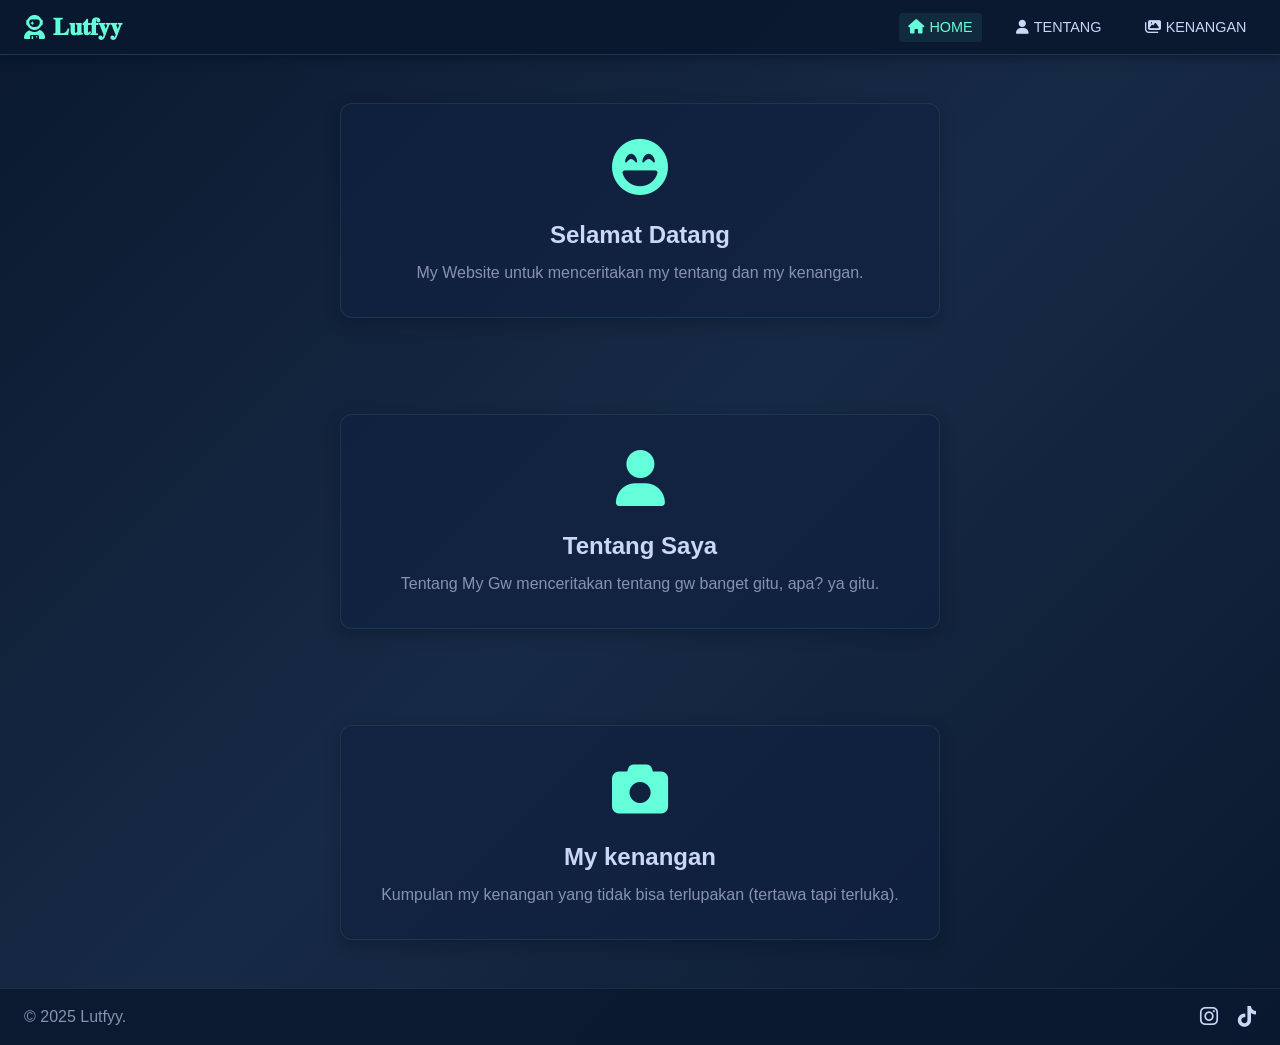
==== commit b3da8597: "Add files via upload" ====
--- a/index.html
+++ b/index.html
@@ -6,6 +6,7 @@
   <title>Home - Website Lutfyy</title>
   <link rel="stylesheet" href="https://cdnjs.cloudflare.com/ajax/libs/font-awesome/6.4.0/css/all.min.css">
   <style>
+    /* CSS Umum yang Ringan */
     * {
       margin: 0;
       padding: 0;
@@ -21,44 +22,30 @@
       color: #e6f1ff;
     }
 
-    /* Improved Navbar Styles with Glassmorphism */
+    /* Navbar Minimalis */
     .navbar {
-      background: rgba(10, 25, 47, 0.85);
-      backdrop-filter: blur(10px);
-      -webkit-backdrop-filter: blur(10px);
-      padding: 1rem 2rem;
+      background: rgba(10, 25, 47, 0.95);
+      padding: 0.8rem 1.5rem;
       display: flex;
       justify-content: space-between;
       align-items: center;
-      box-shadow: 0 4px 30px rgba(2, 12, 27, 0.7);
       position: sticky;
       top: 0;
       z-index: 1000;
       border-bottom: 1px solid rgba(100, 255, 218, 0.15);
-      transition: all 0.3s ease;
-    }
-
-    .navbar.scrolled {
-      padding: 0.7rem 2rem;
-      background: rgba(10, 25, 47, 0.95);
+      box-shadow: 0 2px 10px rgba(2, 12, 27, 0.5);
     }
 
     .logo {
       color: #64ffda;
-      font-size: 1.8rem;
+      font-size: 1.5rem;
       font-weight: bold;
       display: flex;
       align-items: center;
-      text-shadow: 0 0 10px rgba(100, 255, 218, 0.5);
-      transition: all 0.3s ease;
-    }
-
-    .logo:hover {
-      transform: scale(1.05);
     }
 
     .logo i {
-      margin-right: 10px;
+      margin-right: 8px;
       color: #64ffda;
     }
 
@@ -68,103 +55,73 @@
     }
 
     .nav-links li {
-      margin-left: 2rem;
-      position: relative;
+      margin-left: 1.5rem;
     }
 
     .nav-links a {
       color: #ccd6f6;
       text-decoration: none;
       font-weight: 500;
-      padding: 0.5rem 0.8rem;
+      padding: 0.4rem 0.6rem;
       border-radius: 4px;
-      transition: all 0.3s ease;
-      position: relative;
+      transition: all 0.2s ease;
       display: flex;
       align-items: center;
-      gap: 8px;
+      gap: 5px;
+      font-size: 0.9rem;
     }
 
     .nav-links a:hover, .nav-links a.active {
       color: #64ffda;
-      background: rgba(100, 255, 218, 0.1);
-    }
-
-    .nav-links a::before {
-      content: '';
-      position: absolute;
-      width: 0;
-      height: 2px;
-      bottom: 0;
-      left: 50%;
-      background-color: #64ffda;
-      transition: all 0.3s ease;
-      transform: translateX(-50%);
-    }
-
-    .nav-links a:hover::before, .nav-links a.active::before {
-      width: 80%;
-    }
-
-    /* Modern Hamburger Menu */
+      background: rgba(100, 255, 218, 0.08);
+    }
+
+    /* Hamburger Menu Sederhana */
     .hamburger {
       display: none;
       cursor: pointer;
       background: transparent;
       border: none;
       outline: none;
-      z-index: 1001;
-      width: 30px;
-      height: 24px;
+      width: 24px;
+      height: 18px;
       position: relative;
     }
 
     .hamburger span {
       display: block;
       position: absolute;
-      height: 3px;
+      height: 2px;
       width: 100%;
       background: #ccd6f6;
-      border-radius: 3px;
+      border-radius: 2px;
       opacity: 1;
       left: 0;
-      transform: rotate(0deg);
-      transition: all 0.3s ease;
-    }
-
-    .hamburger span:nth-child(1) {
-      top: 0;
-    }
-
-    .hamburger span:nth-child(2) {
-      top: 10px;
-    }
-
-    .hamburger span:nth-child(3) {
-      top: 20px;
-    }
+      transition: all 0.2s ease;
+    }
+
+    .hamburger span:nth-child(1) { top: 0; }
+    .hamburger span:nth-child(2) { top: 8px; }
+    .hamburger span:nth-child(3) { top: 16px; }
 
     .hamburger.open span:nth-child(1) {
-      top: 10px;
-      transform: rotate(135deg);
-      background: #64ffda;
+      top: 8px;
+      transform: rotate(45deg);
     }
 
     .hamburger.open span:nth-child(2) {
       opacity: 0;
-      left: -30px;
     }
 
     .hamburger.open span:nth-child(3) {
-      top: 10px;
-      transform: rotate(-135deg);
-      background: #64ffda;
-    }
-
-    /* Container Styles */
+      top: 8px;
+      transform: rotate(-45deg);
+    }
+
+    /* Container */
     .container {
       flex: 1;
-      padding: 2rem;
+      padding: 1.5rem;
       max-width: 1200px;
       margin: 0 auto;
       width: 100%;
@@ -172,69 +129,44 @@
 
     /* Card Styles */
     .card {
-      background: linear-gradient(145deg, #112240, #0a192f);
-      border-radius: 16px;
-      box-shadow: 0 10px 30px rgba(2, 12, 27, 0.5);
-      padding: 2.5rem;
+      background: rgba(17, 34, 64, 0.7);
+      border-radius: 12px;
+      box-shadow: 0 5px 15px rgba(2, 12, 27, 0.3);
+      padding: 2rem;
       text-align: center;
       max-width: 600px;
-      margin: 2rem auto;
-      transition: all 0.4s ease;
-      cursor: pointer;
+      margin: 1.5rem auto;
+      transition: all 0.3s ease;
       border: 1px solid rgba(100, 255, 218, 0.1);
-      position: relative;
-      overflow: hidden;
-    }
-
-    .card::before {
-      content: '';
-      position: absolute;
-      top: 0;
-      left: 0;
-      width: 100%;
-      height: 100%;
-      background: linear-gradient(45deg, rgba(100, 255, 218, 0.1), transparent);
-      opacity: 0;
-      transition: opacity 0.4s ease;
     }
 
     .card:hover {
-      transform: translateY(-7px) scale(1.02);
-      box-shadow: 0 15px 35px rgba(2, 12, 27, 0.7);
-    }
-
-    .card:hover::before {
-      opacity: 1;
+      transform: translateY(-5px);
+      box-shadow: 0 8px 20px rgba(2, 12, 27, 0.4);
     }
 
     .card-img {
-      font-size: 4rem;
-      color: #64ffda;
-      margin-bottom: 1.5rem;
-      text-shadow: 0 0 15px rgba(100, 255, 218, 0.5);
-      transition: all 0.3s ease;
-    }
-
-    .card:hover .card-img {
-      transform: scale(1.1);
+      font-size: 3.5rem;
+      color: #64ffda;
+      margin-bottom: 1.2rem;
     }
 
     .card-content h3 {
       color: #ccd6f6;
-      margin-bottom: 1rem;
-      font-size: 1.8rem;
+      margin-bottom: 0.8rem;
+      font-size: 1.5rem;
     }
 
     .card-content p {
       color: #8892b0;
-      line-height: 1.6;
-    }
-
-    /* Footer Styles */
+      line-height: 1.5;
+    }
+
+    /* Footer Minimalis */
     .footer {
-      background: linear-gradient(90deg, #0a192f 0%, #112240 100%);
+      background: rgba(10, 25, 47, 0.9);
       color: #8892b0;
-      padding: 1.5rem 2rem;
+      padding: 1rem 1.5rem;
       display: flex;
       justify-content: space-between;
       align-items: center;
@@ -248,21 +180,18 @@
     .social-icons a {
       color: #ccd6f6;
       margin-left: 1rem;
-      font-size: 1.5rem;
-      transition: all 0.3s ease;
-      display: inline-block;
+      font-size: 1.3rem;
+      transition: all 0.2s ease;
     }
 
     .social-icons a:hover {
       color: #64ffda;
-      transform: translateY(-3px);
-      text-shadow: 0 0 10px rgba(100, 255, 218, 0.5);
     }
 
     /* Responsive Styles */
     @media screen and (max-width: 768px) {
       .navbar {
-        padding: 1rem;
+        padding: 0.8rem 1rem;
       }
       
       .nav-links {
@@ -270,90 +199,64 @@
         height: 100vh;
         width: 100%;
         flex-direction: column;
-        background: linear-gradient(135deg, rgba(17, 34, 64, 0.98) 0%, rgba(10, 25, 47, 0.98) 100%);
-        backdrop-filter: blur(10px);
-        -webkit-backdrop-filter: blur(10px);
-        transition: all 0.5s cubic-bezier(0.785, 0.135, 0.15, 0.86);
-        pointer-events: none;
+        background: rgba(17, 34, 64, 0.98);
+        transition: all 0.3s ease;
         top: 0;
         left: 0;
         display: flex;
         justify-content: center;
         align-items: center;
-        gap: 2.5rem;
+        gap: 2rem;
         opacity: 0;
-        transform: translateY(-100%);
+        visibility: hidden;
       }
       
       .nav-links.open {
         opacity: 1;
-        transform: translateY(0);
-        pointer-events: all;
+        visibility: visible;
       }
       
       .nav-links li {
         margin: 0;
-        opacity: 0;
-        transform: translateY(20px);
-        transition: all 0.4s ease;
-      }
-      
-      .nav-links.open li {
-        opacity: 1;
-        transform: translateY(0);
-      }
-      
-      .nav-links.open li:nth-child(1) { transition-delay: 0.1s; }
-      .nav-links.open li:nth-child(2) { transition-delay: 0.2s; }
-      .nav-links.open li:nth-child(3) { transition-delay: 0.3s; }
+      }
       
       .nav-links a {
-        font-size: 1.5rem;
-        padding: 1rem 2rem;
-        border-radius: 8px;
-      }
-      
-      .nav-links a::before {
-        display: none;
+        font-size: 1.3rem;
+        padding: 0.8rem 1.5rem;
       }
       
       .hamburger {
-        display: flex;
-        flex-direction: column;
-        justify-content: space-between;
+        display: block;
       }
       
       .card {
-        margin: 1.5rem auto;
-        padding: 2rem;
+        margin: 1rem auto;
+        padding: 1.5rem;
       }
       
       .footer {
         flex-direction: column;
-        gap: 1rem;
+        gap: 0.8rem;
         text-align: center;
-      }
-      
-      .social-icons {
-        margin-top: 0.5rem;
+        padding: 1rem;
       }
     }
 
     @media screen and (max-width: 480px) {
       .logo {
-        font-size: 1.5rem;
+        font-size: 1.3rem;
       }
       
       .card {
-        padding: 1.5rem;
+        padding: 1.2rem;
       }
       
       .card-img {
-        font-size: 3rem;
+        font-size: 2.8rem;
       }
       
       .card-content h3 {
-        font-size: 1.5rem;
+        font-size: 1.3rem;
       }
     }
   </style>
@@ -431,7 +334,6 @@
     // Toggle mobile menu
     const hamburger = document.querySelector('.hamburger');
     const navLinks = document.querySelector('.nav-links');
-    const navbar = document.querySelector('.navbar');
     
     hamburger.addEventListener('click', () => {
       hamburger.classList.toggle('open');
@@ -445,15 +347,6 @@
         navLinks.classList.remove('open');
       });
     });
-
-    // Navbar scroll effect
-    window.addEventListener('scroll', () => {
-      if (window.scrollY > 50) {
-        navbar.classList.add('scrolled');
-      } else {
-        navbar.classList.remove('scrolled');
-      }
-    });
   </script>
 </body>
 </html>
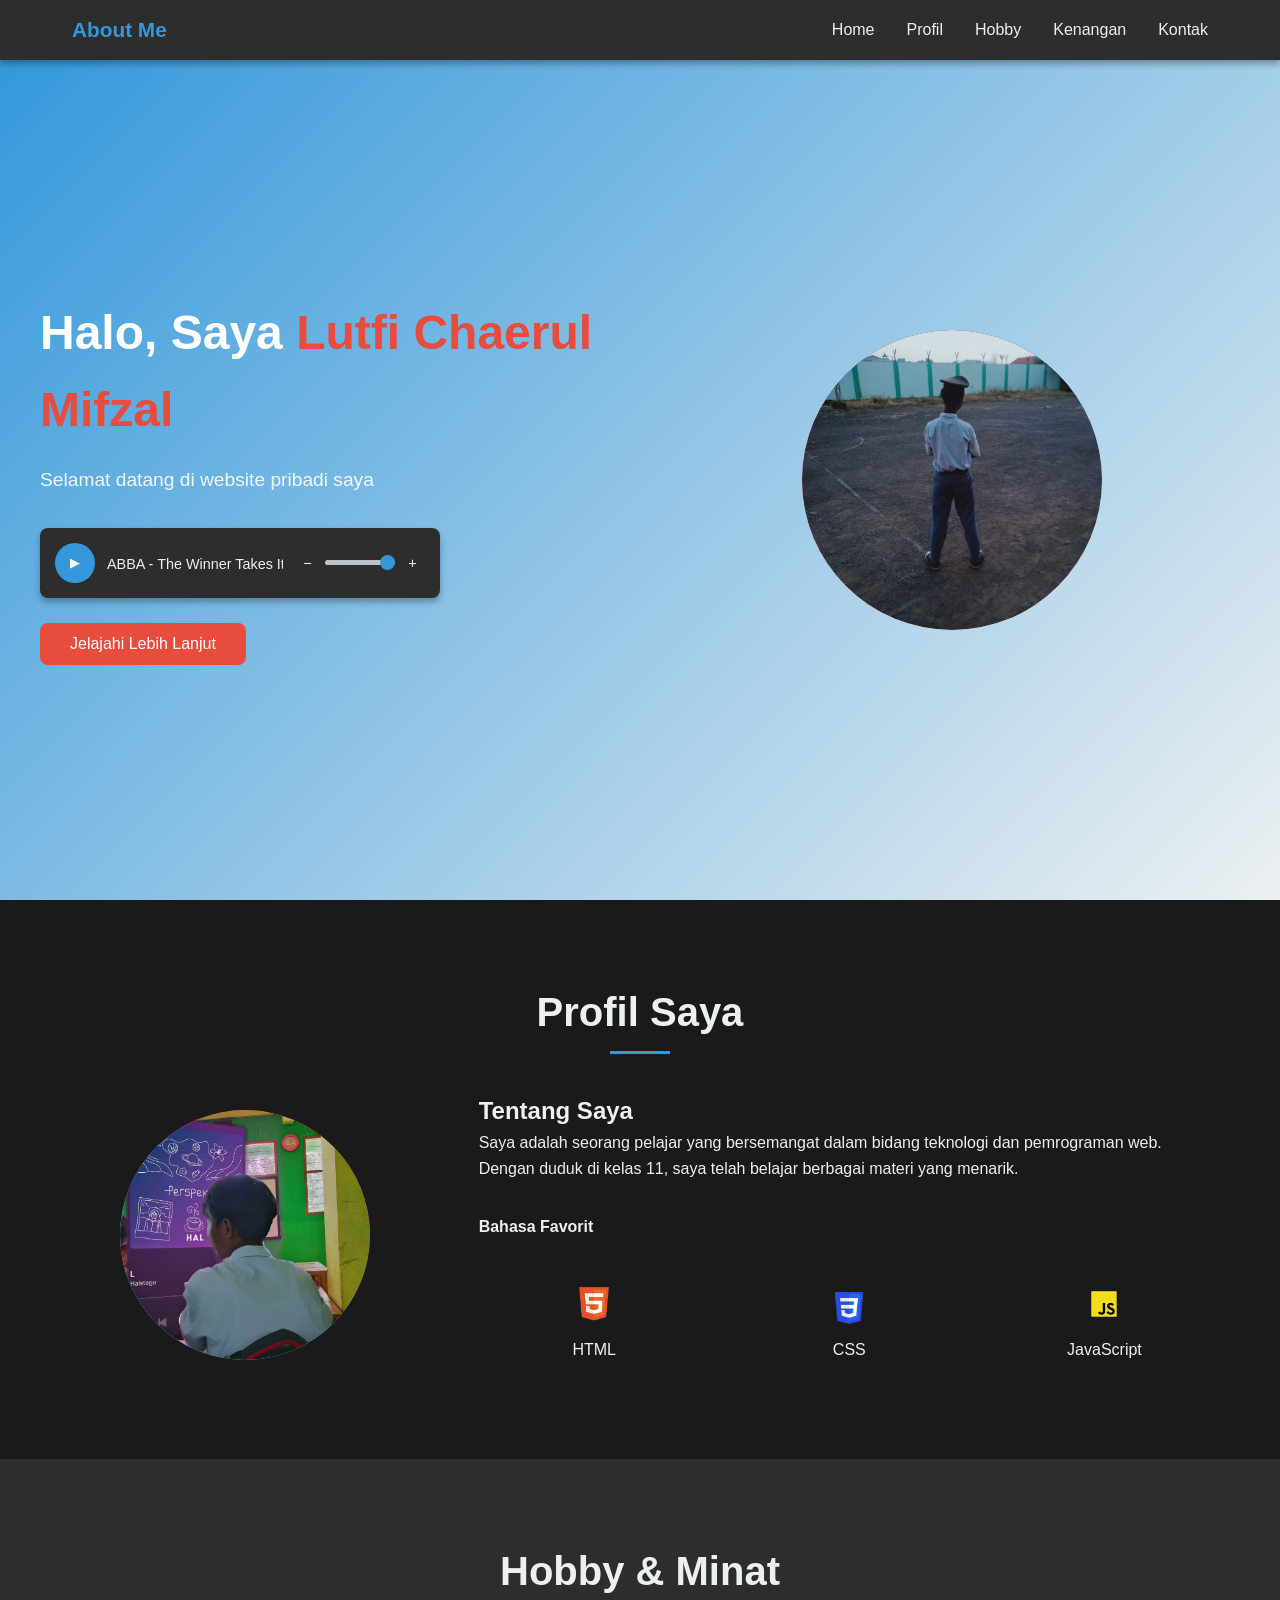
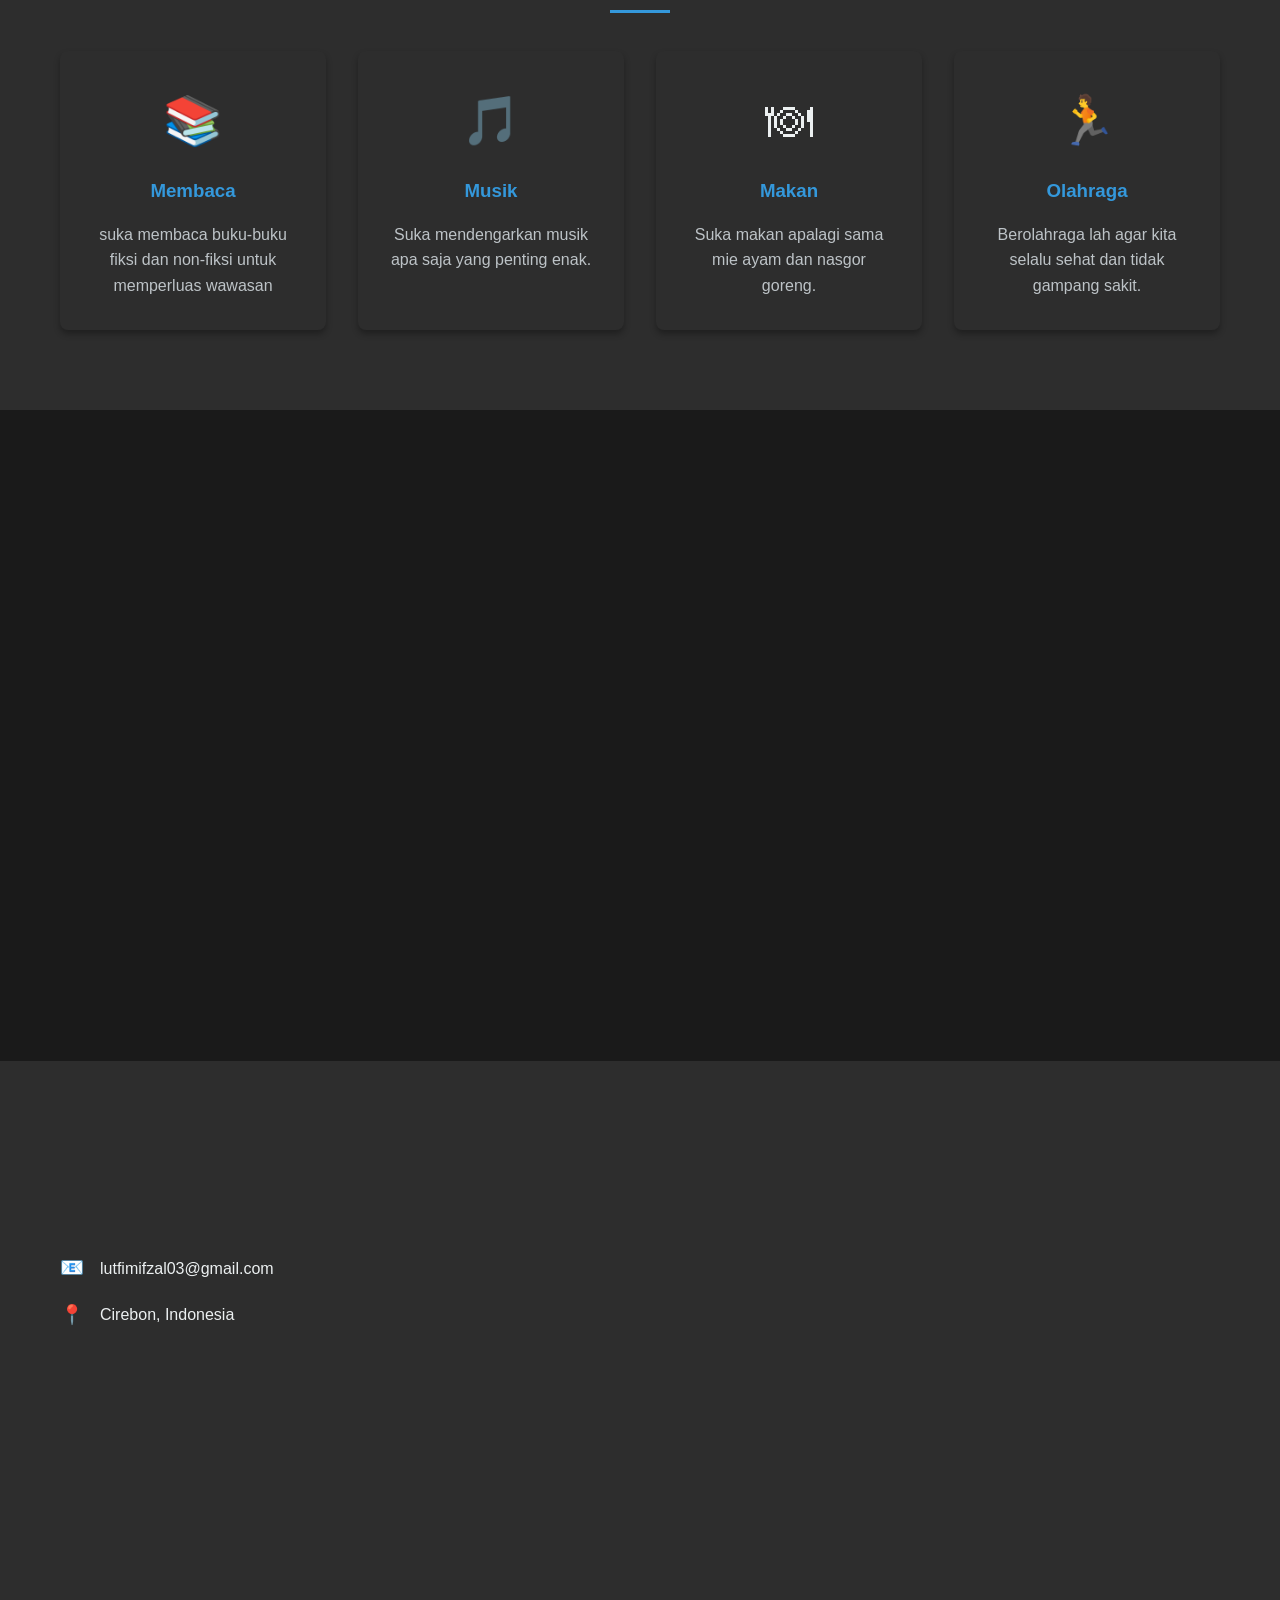
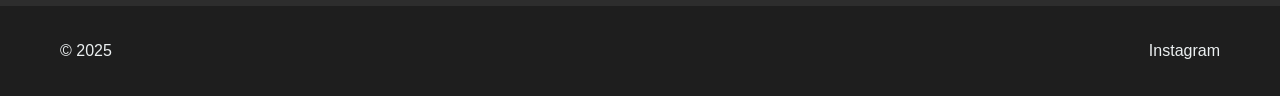
==== commit 9ae88f25: "Add files via upload" ====
--- a/index.html
+++ b/index.html
@@ -1,352 +1,243 @@
 <!DOCTYPE html>
 <html lang="id">
 <head>
-  <meta charset="UTF-8">
-  <meta name="viewport" content="width=device-width, initial-scale=1.0">
-  <title>Home - Website Lutfyy</title>
-  <link rel="stylesheet" href="https://cdnjs.cloudflare.com/ajax/libs/font-awesome/6.4.0/css/all.min.css">
-  <style>
-    /* CSS Umum yang Ringan */
-    * {
-      margin: 0;
-      padding: 0;
-      box-sizing: border-box;
-      font-family: 'Segoe UI', Tahoma, Geneva, Verdana, sans-serif;
-    }
-
-    body {
-      background: linear-gradient(135deg, #0a192f 0%, #172a45 50%, #0a192f 100%);
-      min-height: 100vh;
-      display: flex;
-      flex-direction: column;
-      color: #e6f1ff;
-    }
-
-    /* Navbar Minimalis */
-    .navbar {
-      background: rgba(10, 25, 47, 0.95);
-      padding: 0.8rem 1.5rem;
-      display: flex;
-      justify-content: space-between;
-      align-items: center;
-      position: sticky;
-      top: 0;
-      z-index: 1000;
-      border-bottom: 1px solid rgba(100, 255, 218, 0.15);
-      box-shadow: 0 2px 10px rgba(2, 12, 27, 0.5);
-    }
-
-    .logo {
-      color: #64ffda;
-      font-size: 1.5rem;
-      font-weight: bold;
-      display: flex;
-      align-items: center;
-    }
-
-    .logo i {
-      margin-right: 8px;
-      color: #64ffda;
-    }
-
-    .nav-links {
-      display: flex;
-      list-style: none;
-    }
-
-    .nav-links li {
-      margin-left: 1.5rem;
-    }
-
-    .nav-links a {
-      color: #ccd6f6;
-      text-decoration: none;
-      font-weight: 500;
-      padding: 0.4rem 0.6rem;
-      border-radius: 4px;
-      transition: all 0.2s ease;
-      display: flex;
-      align-items: center;
-      gap: 5px;
-      font-size: 0.9rem;
-    }
-
-    .nav-links a:hover, .nav-links a.active {
-      color: #64ffda;
-      background: rgba(100, 255, 218, 0.08);
-    }
-
-    /* Hamburger Menu Sederhana */
-    .hamburger {
-      display: none;
-      cursor: pointer;
-      background: transparent;
-      border: none;
-      outline: none;
-      width: 24px;
-      height: 18px;
-      position: relative;
-    }
-
-    .hamburger span {
-      display: block;
-      position: absolute;
-      height: 2px;
-      width: 100%;
-      background: #ccd6f6;
-      border-radius: 2px;
-      opacity: 1;
-      left: 0;
-      transition: all 0.2s ease;
-    }
-
-    .hamburger span:nth-child(1) { top: 0; }
-    .hamburger span:nth-child(2) { top: 8px; }
-    .hamburger span:nth-child(3) { top: 16px; }
-
-    .hamburger.open span:nth-child(1) {
-      top: 8px;
-      transform: rotate(45deg);
-    }
-
-    .hamburger.open span:nth-child(2) {
-      opacity: 0;
-    }
-
-    .hamburger.open span:nth-child(3) {
-      top: 8px;
-      transform: rotate(-45deg);
-    }
-
-    /* Container */
-    .container {
-      flex: 1;
-      padding: 1.5rem;
-      max-width: 1200px;
-      margin: 0 auto;
-      width: 100%;
-    }
-
-    /* Card Styles */
-    .card {
-      background: rgba(17, 34, 64, 0.7);
-      border-radius: 12px;
-      box-shadow: 0 5px 15px rgba(2, 12, 27, 0.3);
-      padding: 2rem;
-      text-align: center;
-      max-width: 600px;
-      margin: 1.5rem auto;
-      transition: all 0.3s ease;
-      border: 1px solid rgba(100, 255, 218, 0.1);
-    }
-
-    .card:hover {
-      transform: translateY(-5px);
-      box-shadow: 0 8px 20px rgba(2, 12, 27, 0.4);
-    }
-
-    .card-img {
-      font-size: 3.5rem;
-      color: #64ffda;
-      margin-bottom: 1.2rem;
-    }
-
-    .card-content h3 {
-      color: #ccd6f6;
-      margin-bottom: 0.8rem;
-      font-size: 1.5rem;
-    }
-
-    .card-content p {
-      color: #8892b0;
-      line-height: 1.5;
-    }
-
-    /* Footer Minimalis */
-    .footer {
-      background: rgba(10, 25, 47, 0.9);
-      color: #8892b0;
-      padding: 1rem 1.5rem;
-      display: flex;
-      justify-content: space-between;
-      align-items: center;
-      border-top: 1px solid rgba(100, 255, 218, 0.1);
-    }
-
-    .footer ul {
-      list-style: none;
-    }
-
-    .social-icons a {
-      color: #ccd6f6;
-      margin-left: 1rem;
-      font-size: 1.3rem;
-      transition: all 0.2s ease;
-    }
-
-    .social-icons a:hover {
-      color: #64ffda;
-    }
-
-    /* Responsive Styles */
-    @media screen and (max-width: 768px) {
-      .navbar {
-        padding: 0.8rem 1rem;
-      }
-      
-      .nav-links {
-        position: fixed;
-        height: 100vh;
-        width: 100%;
-        flex-direction: column;
-        background: rgba(17, 34, 64, 0.98);
-        transition: all 0.3s ease;
-        top: 0;
-        left: 0;
-        display: flex;
-        justify-content: center;
-        align-items: center;
-        gap: 2rem;
-        opacity: 0;
-        visibility: hidden;
-      }
-      
-      .nav-links.open {
-        opacity: 1;
-        visibility: visible;
-      }
-      
-      .nav-links li {
-        margin: 0;
-      }
-      
-      .nav-links a {
-        font-size: 1.3rem;
-        padding: 0.8rem 1.5rem;
-      }
-      
-      .hamburger {
-        display: block;
-      }
-      
-      .card {
-        margin: 1rem auto;
-        padding: 1.5rem;
-      }
-      
-      .footer {
-        flex-direction: column;
-        gap: 0.8rem;
-        text-align: center;
-        padding: 1rem;
-      }
-    }
-
-    @media screen and (max-width: 480px) {
-      .logo {
-        font-size: 1.3rem;
-      }
-      
-      .card {
-        padding: 1.2rem;
-      }
-      
-      .card-img {
-        font-size: 2.8rem;
-      }
-      
-      .card-content h3 {
-        font-size: 1.3rem;
-      }
-    }
-  </style>
+    <meta charset="UTF-8">
+    <meta name="viewport" content="width=device-width, initial-scale=1.0">
+    <title>Website Pribadi</title>
+    <link rel="stylesheet" href="style.css">
 </head>
 <body>
-  <!-- Navbar -->
-  <nav class="navbar">
-    <div class="logo">
-      <i class="fas fa-user-astronaut"></i>
-      <span>𝐋𝐮𝐭𝐟𝐲𝐲</span>
+    <!-- Tombol Scroll ke Atas -->
+    <button id="scroll-top" class="scroll-top" aria-label="Scroll to top">
+        ↑
+    </button>
+
+    <!-- Header -->
+    <header class="header">
+        <nav class="nav">
+            <div class="nav-brand">
+               <h1>About Me</h1>
+            </div>
+            <ul class="nav-menu">
+                <li><a href="#home" class="nav-link">Home</a></li>
+                <li><a href="#profile" class="nav-link">Profil</a></li>
+                <li><a href="#hobby" class="nav-link">Hobby</a></li>
+                <li><a href="#memory" class="nav-link">Kenangan</a></li>
+                <li><a href="#contact" class="nav-link">Kontak</a></li>
+            </ul>
+            <div class="hamburger">
+                <span></span>
+                <span></span>
+                <span></span>
+            </div>
+        </nav>
+    </header>
+
+    <!-- Main Content -->
+    <main>
+        <!-- Hero Section -->
+        <section id="home" class="hero">
+            <div class="hero-content">
+                <div class="hero-text fade-in">
+                    <h2>Halo, Saya <span class="highlight">Lutfi Chaerul Mifzal</span></h2>
+                    <p>Selamat datang di website pribadi saya</p>
+                       
+                    <!-- Music Player dipindah ke atas tombol -->
+                    <div class="music-player-hero">
+                        <audio id="background-music" loop>
+                            <source src="ABBA.mp3" type="audio/mpeg">
+                            Browser Anda tidak mendukung elemen audio.
+                        </audio>
+                        <div class="music-controls">
+                            <button id="music-toggle" class="music-btn" aria-label="Toggle music">
+                                <span class="play-icon">▶</span>
+                                <span class="pause-icon">❚❚</span>
+                            </button>
+                            <div class="music-title-container">
+                                <span class="music-title">ABBA - The Winner Takes Its All</span>
+                            </div>
+                            <div class="volume-control">
+                                <button id="volume-down" class="volume-btn" aria-label="Decrease volume">−</button>
+                                <input type="range" id="volume-slider" min="0" max="100" value="100" aria-label="Volume control">
+                                <button id="volume-up" class="volume-btn" aria-label="Increase volume">+</button>
+                            </div>
+                        </div>
+                    </div>
+                    
+                    <button class="cta-button">Jelajahi Lebih Lanjut</button>
+                </div>
+               
+                <div class="hero-image fade-in">
+                    <div class="avatar">
+                        <img src="pe.jpg" alt="Foto Profil" class="profile-photo" oncontextmenu="return false" ondragstart="return false">
+                    </div>
+                </div>
+            </div>
+        </section>
+
+        <!-- Profile Section -->
+        <section id="profile" class="section">
+            <div class="container">
+                <h2 class="section-title slide-in">Profil Saya</h2>
+                <div class="profile-content">
+                    <div class="profile-image slide-in">
+                        <div class="profile-avatar">
+                            <img src="ganteng.jpg" alt="Foto Profil" class="profile-photo" oncontextmenu="return false" ondragstart="return false">
+                        </div>
+                    </div>
+                    <div class="profile-info slide-in">
+                        <h2>Tentang Saya</h2>
+                        <p>Saya adalah seorang pelajar yang bersemangat dalam bidang teknologi dan pemrograman web. Dengan duduk di kelas 11, saya telah belajar berbagai materi yang menarik.</p>
+                        
+                        <!-- Favorite Languages Section -->
+                        <div class="favorite-languages">
+                            <h4>Bahasa Favorit</h4>
+                            <div class="languages-grid">
+                                <div class="language-item">
+                                    <div class="language-icon">
+                                        <img src="html.jpg" alt="HTML" oncontextmenu="return false" ondragstart="return false">
+                                    </div>
+                                    <span>HTML</span>
+                                </div>
+                                <div class="language-item">
+                                    <div class="language-icon">
+                                        <img src="css.jpg" alt="CSS" oncontextmenu="return false" ondragstart="return false">
+                                    </div>
+                                    <span>CSS</span>
+                                </div>
+                                <div class="language-item">
+                                    <div class="language-icon">
+                                        <img src="java.jpg" alt="JavaScript" oncontextmenu="return false" ondragstart="return false">
+                                    </div>
+                                    <span>JavaScript</span>
+                                </div>
+                            </div>
+                        </div>
+                    </div>
+                </div>
+            </div>
+        </section>
+
+        <!-- Hobby Section -->
+        <section id="hobby" class="section bg-alt">
+            <div class="container">
+                <h2 class="section-title slide-in">Hobby & Minat</h2>
+                <div class="hobby-grid">
+                    <div class="hobby-card fade-in">
+                        <div class="hobby-icon">&#128218;</div>
+                        <h3>Membaca</h3>
+                        <p>suka membaca buku-buku fiksi dan non-fiksi untuk memperluas wawasan</p>
+                    </div>
+                    <div class="hobby-card fade-in">
+                        <div class="hobby-icon">&#127925;</div>
+                        <h3>Musik</h3>
+                        <p>Suka mendengarkan musik apa saja yang penting enak.</p>
+                       </div>
+                    <div class="hobby-card fade-in">
+                        <div class="hobby-icon">&#127869;</div>
+                        <h3>Makan</h3>
+                        <p>Suka makan apalagi sama mie ayam dan nasgor goreng.</p>
+                    </div>
+                    <div class="hobby-card fade-in">
+                        <div class="hobby-icon">&#127939;</div>
+                        <h3>Olahraga</h3>
+                        <p>Berolahraga lah agar kita selalu sehat dan tidak gampang sakit.</p>
+                    </div>
+                </div>
+            </div>
+        </section>
+
+        <!-- Memory Section -->
+        <section id="memory" class="section">
+            <div class="container">
+                <h2 class="section-title slide-in">Kenangan</h2>
+                <div class="memory-grid">
+                    <div class="memory-card fade-in">
+                        <div class="memory-image memory-1" onclick="openImage('lulus.jpg')">
+                            <img src="lulus.jpg" alt="Wisuda" oncontextmenu="return false" ondragstart="return false">
+                            <div class="image-overlay">
+                                <span class="image-placeholder">Kelulusan</span>
+                            </div>
+                        </div>
+                        <div class="memory-content">
+                            <h3>Kelulusan</h3>
+                            <p>Momen kelulusan yang penuh kebahagiaan dan harapan di masa depan.</p>
+                            <span class="memory-date">2024</span>
+                        </div>
+                    </div>
+                    <div class="memory-card fade-in">
+                        <div class="memory-image memory-2" onclick="openImage('Cita-Cita.jpg')">
+                            <img src="Cita-Cita.jpg" alt="Cita Cita" oncontextmenu="return false" ondragstart="return false">
+                            <div class="image-overlay">
+                                <span class="image-placeholder">Cita Cita</span>
+                            </div>
+                        </div>
+                        <div class="memory-content">
+                            <h3>Cita Cita</h3>
+                            <p>Cita Cita saya menjadi ahli programmer dan bisa membahagiakan kedua orang tua</p>
+                            <span class="memory-date">2025</span>
+                        </div>
+                    </div>
+                    <div class="memory-card fade-in">
+                        <div class="memory-image memory-3" onclick="openImage('kenangan.jpg')">
+                            <img src="kenangan.jpg" alt="Traveling" oncontextmenu="return false" ondragstart="return false">
+                            <div class="image-overlay">
+                                <span class="image-placeholder">Kenangan</span>
+                            </div>
+                        </div>
+                        <div class="memory-content">
+                            <h3>Kenangan</h3>
+                            <p>Kenangan Bersama yang menjadi momen yang tidak bisa di ulang.</p>
+                            <span class="memory-date">2025</span>
+                        </div>
+                    </div>
+                </div>
+            </div>
+        </section>
+
+        <!-- Contact Section -->
+        <section id="contact" class="section bg-alt">
+            <div class="container">
+                <h2 class="section-title slide-in">Hubungi Saya</h2>
+                <div class="contact-content">
+                    <div class="contact-details">
+                        <div class="contact-item">
+                            <span class="contact-icon">📧</span>
+                            <span>lutfimifzal03@gmail.com</span>
+                        </div>
+                        <div class="contact-item">
+                            <span class="contact-icon">📍</span>
+                            <span>Cirebon, Indonesia</span>
+                        </div>
+                    </div>
+                    <form class="contact-form fade-in" id="formKontak" action="https://formspree.io/f/xblzwndd" method="POST">
+                        <input type="text" placeholder="Nama Anda" required>
+                        <input type="email" placeholder="Email Anda" required>
+                        <textarea placeholder="Pesan Anda" rows="5" required></textarea>
+                        <button type="submit" class="submit-btn">Kirim Pesan</button>
+                    </form>
+                </div>
+            </div>
+        </section>
+    </main>
+
+    <!-- Modal untuk gambar -->
+    <div id="imageModal" class="modal">
+        <span class="close-btn" onclick="closeImage()">&times;</span>
+        <img class="modal-content" id="modalImage" oncontextmenu="return false" ondragstart="return false">
+        <div id="caption"></div>
     </div>
-    
-    <ul class="nav-links">
-      <li><a href="index.html" class="active"><i class="fas fa-home"></i> HOME</a></li>
-      <li><a href="tentang.html"><i class="fas fa-user"></i> TENTANG</a></li>
-      <li><a href="kenangan.html"><i class="fas fa-images"></i> KENANGAN</a></li>
-    </ul>
-    
-    <button class="hamburger">
-      <span></span>
-      <span></span>
-      <span></span>
-    </button>
-  </nav>
-
-  <!-- Main Content -->
-  <div class="container">
-    <div class="card">
-      <div class="card-img">
-        <i class="fas fa-laugh-beam"></i>
-      </div>
-      <div class="card-content">
-        <h3>Selamat Datang</h3>
-        <p>My Website untuk menceritakan my tentang dan my kenangan.</p>
-      </div>
-    </div>
-  </div>
-       
-  <div class="container">
-    <div class="card">
-      <div class="card-img">
-        <i class="fas fa-user"></i>
-      </div>
-      <div class="card-content">
-        <h3>Tentang Saya</h3>
-        <p>Tentang My Gw menceritakan tentang gw banget gitu, apa? ya gitu.</p>
-      </div>
-    </div>
-  </div>
-  
-  <div class="container">
-    <div class="card">
-      <div class="card-img">
-        <i class="fas fa-camera"></i>
-      </div>
-      <div class="card-content">
-        <h3>My kenangan</h3>
-        <p>Kumpulan my kenangan yang tidak bisa terlupakan (tertawa tapi terluka).</p>
-      </div>
-    </div>
-  </div>
-
-  <!-- Footer -->
-  <div class="footer">
-    <ul>
-      <li>© 2025 Lutfyy.</li>
-    </ul>
-    <div class="social-icons">
-      <a href="https://www.instagram.com/lutxzyfza" target="_blank"><i class="fab fa-instagram"></i></a>
-      <a href="https://www.tiktok.com/@buitenlanders22" target="_blank"><i class="fab fa-tiktok"></i></a>
-    </div>
-  </div>
-
-  <script>
-    // Toggle mobile menu
-    const hamburger = document.querySelector('.hamburger');
-    const navLinks = document.querySelector('.nav-links');
-    
-    hamburger.addEventListener('click', () => {
-      hamburger.classList.toggle('open');
-      navLinks.classList.toggle('open');
-    });
-    
-    // Close menu when clicking on a link
-    document.querySelectorAll('.nav-links a').forEach(link => {
-      link.addEventListener('click', () => {
-        hamburger.classList.remove('open');
-        navLinks.classList.remove('open');
-      });
-    });
-  </script>
+
+    <!-- Footer -->
+    <footer class="footer">
+        <div class="container">
+            <p>&copy; 2025</p>
+            <div class="social-links">
+                <a href="https://www.instagram.com/lutxzyfza" aria-label="Instagram">Instagram</a>
+            </div>
+        </div>
+    </footer>
+
+    <script src="script.js"></script>
 </body>
 </html>
--- a/style.css
+++ b/style.css
@@ -0,0 +1,1085 @@
+/* style.css */
+* {
+    margin: 0;
+    padding: 0;
+    box-sizing: border-box;
+    transition: background-color 0.3s, color 0.3s, border-color 0.3s;
+}
+
+:root {
+    --primary-color: #3498db;
+    --secondary-color: #ecf0f1;
+    --accent-color: #e74c3c;
+    --text-color: #ecf0f1;
+    --text-light: #bdc3c7;
+    --bg-color: #1a1a1a;
+    --card-bg: #2d2d2d;
+    --footer-bg: #1e1e1e;
+    --footer-text: #ecf0f1;
+    --shadow: 0 4px 6px rgba(0, 0, 0, 0.3);
+    --shadow-hover: 0 8px 15px rgba(0, 0, 0, 0.4);
+    --border-radius: 8px;
+    --transition: all 0.3s ease;
+}
+
+body {
+    font-family: 'Segoe UI', Tahoma, Geneva, Verdana, sans-serif;
+    line-height: 1.6;
+    color: var(--text-color);
+    background-color: var(--bg-color);
+    overflow-x: hidden;
+}
+
+.container {
+    max-width: 1200px;
+    margin: 0 auto;
+    padding: 0 20px;
+}
+
+/* Header & Navigation */
+.header {
+    position: fixed;
+    top: 0;
+    width: 100%;
+    background-color: var(--card-bg);
+    box-shadow: var(--shadow);
+    z-index: 1000;
+    height: 60px;
+}
+
+.nav {
+    display: flex;
+    justify-content: space-between;
+    align-items: center;
+    padding: 0.5rem 2rem;
+    max-width: 1200px;
+    margin: 0 auto;
+    height: 100%;
+}
+
+.nav-brand h1 {
+    color: var(--primary-color);
+    font-size: 1.3rem;
+    margin: 0;
+}
+
+.nav-menu {
+    display: flex;
+    list-style: none;
+    gap: 2rem;
+}
+
+.nav-link {
+    text-decoration: none;
+    color: var(--text-color);
+    font-weight: 500;
+    position: relative;
+    padding: 0.5rem 0;
+}
+
+.nav-link::after {
+    content: '';
+    position: absolute;
+    bottom: 0;
+    left: 0;
+    width: 0;
+    height: 2px;
+    background-color: var(--primary-color);
+    transition: var(--transition);
+}
+
+.nav-link:hover::after {
+    width: 100%;
+}
+
+.hamburger {
+    display: none;
+    flex-direction: column;
+    cursor: pointer;
+}
+
+.hamburger span {
+    width: 25px;
+    height: 3px;
+    background-color: var(--text-color);
+    margin: 3px 0;
+    transition: var(--transition);
+}
+
+/* Scroll to Top Button */
+.scroll-top {
+    position: fixed;
+    bottom: 30px;
+    right: 20px;
+    background: var(--primary-color);
+    color: white;
+    border: none;
+    border-radius: 50%;
+    width: 50px;
+    height: 50px;
+    cursor: pointer;
+    box-shadow: var(--shadow);
+    z-index: 999;
+    opacity: 0;
+    visibility: hidden;
+    transition: var(--transition);
+    font-size: 1.2rem;
+    font-weight: bold;
+}
+
+.scroll-top.show {
+    opacity: 1;
+    visibility: visible;
+}
+
+.scroll-top:hover {
+    background: var(--accent-color);
+    transform: translateY(-3px);
+}
+
+main {
+    padding-top: 60px;
+}
+
+/* Hero Section */
+.hero {
+    min-height: calc(100vh - 60px);
+    display: flex;
+    align-items: center;
+    background: linear-gradient(135deg, var(--primary-color) 0%, var(--secondary-color) 100%);
+    color: white;
+    padding: 0 2rem;
+}
+
+.hero-content {
+    max-width: 1200px;
+    margin: 0 auto;
+    display: grid;
+    grid-template-columns: 1fr 1fr;
+    gap: 3rem;
+    align-items: center;
+}
+
+.hero-text h2 {
+    font-size: 3rem;
+    margin-bottom: 1rem;
+}
+
+.highlight {
+    color: var(--accent-color);
+}
+
+.hero-text p {
+    font-size: 1.2rem;
+    margin-bottom: 2rem;
+    opacity: 0.9;
+}
+
+.cta-button {
+    background: var(--accent-color);
+    color: white;
+    border: none;
+    padding: 12px 30px;
+    border-radius: var(--border-radius);
+    font-size: 1rem;
+    cursor: pointer;
+    transition: var(--transition);
+}
+
+.cta-button:hover {
+    transform: translateY(-2px);
+    box-shadow: var(--shadow-hover);
+}
+
+.hero-image {
+    display: flex;
+    justify-content: center;
+}
+
+.avatar {
+    width: 300px;
+    height: 300px;
+    border-radius: 50%;
+    background: linear-gradient(45deg, var(--accent-color), var(--primary-color));
+    position: relative;
+    overflow: hidden;
+    display: flex;
+    align-items: center;
+    justify-content: center;
+}
+
+.profile-photo {
+    width: 100%;
+    height: 100%;
+    object-fit: cover;
+    border-radius: 50%;
+    -webkit-user-select: none;
+    -moz-user-select: none;
+    -ms-user-select: none;
+    user-select: none;
+    pointer-events: none;
+}
+
+/* Section Styles */
+.section {
+    padding: 80px 0;
+    scroll-margin-top: 60px;
+}
+
+.bg-alt {
+    background-color: var(--card-bg);
+}
+
+.section-title {
+    text-align: center;
+    font-size: 2.5rem;
+    margin-bottom: 3rem;
+    color: var(--secondary-color);
+    position: relative;
+}
+
+.section-title::after {
+    content: '';
+    position: absolute;
+    bottom: -10px;
+    left: 50%;
+    transform: translateX(-50%);
+    width: 60px;
+    height: 3px;
+    background-color: var(--primary-color);
+}
+
+/* Profile Section */
+.profile-content {
+    display: grid;
+    grid-template-columns: 1fr 2fr;
+    gap: 3rem;
+    align-items: center;
+}
+
+.profile-image {
+    display: flex;
+    justify-content: center;
+}
+
+.profile-avatar {
+    width: 250px;
+    height: 250px;
+    border-radius: 50%;
+    background: linear-gradient(45deg, var(--primary-color), var(--accent-color));
+    position: relative;
+    overflow: hidden;
+    display: flex;
+    align-items: center;
+    justify-content: center;
+}
+
+/* Favorite Languages Styles */
+.favorite-languages {
+    margin-top: 2rem;
+}
+
+.favorite-languages h4 {
+    margin-bottom: 1.5rem;
+    color: var(--secondary-color);
+}
+
+.languages-grid {
+    display: grid;
+    grid-template-columns: repeat(3, 1fr);
+    gap: 1.5rem;
+}
+
+.language-item {
+    display: flex;
+    flex-direction: column;
+    align-items: center;
+    gap: 0.5rem;
+    padding: 1rem;
+    background: var(--bg-color);
+    border-radius: var(--border-radius);
+    transition: var(--transition);
+}
+
+.language-item:hover {
+    transform: translateY(-3px);
+    box-shadow: var(--shadow);
+}
+
+.language-icon {
+    width: 50px;
+    height: 50px;
+    display: flex;
+    align-items: center;
+    justify-content: center;
+    border-radius: 8px;
+    overflow: hidden;
+}
+
+.language-icon img {
+    width: 100%;
+    height: 100%;
+    object-fit: cover;
+    -webkit-user-select: none;
+    -moz-user-select: none;
+    -ms-user-select: none;
+    user-select: none;
+    pointer-events: none;
+}
+
+.language-item span {
+    font-weight: 500;
+    color: var(--text-color);
+}
+
+/* Hobby Section */
+.hobby-grid {
+    display: grid;
+    grid-template-columns: repeat(auto-fit, minmax(250px, 1fr));
+    gap: 2rem;
+}
+
+.hobby-card {
+    background: var(--card-bg);
+    padding: 2rem;
+    border-radius: var(--border-radius);
+    text-align: center;
+    box-shadow: var(--shadow);
+    transition: var(--transition);
+}
+
+.hobby-card:hover {
+    transform: translateY(-5px);
+    box-shadow: var(--shadow-hover);
+}
+
+.hobby-icon {
+    font-size: 3rem;
+    margin-bottom: 1rem;
+}
+
+.hobby-card h3 {
+    margin-bottom: 1rem;
+    color: var(--primary-color);
+}
+
+.hobby-card p {
+    color: var(--text-light);
+}
+
+/* Memory Section */
+.memory-grid {
+    display: grid;
+    grid-template-columns: repeat(auto-fit, minmax(300px, 1fr));
+    gap: 2rem;
+}
+
+.memory-card {
+    background: var(--card-bg);
+    border-radius: var(--border-radius);
+    overflow: hidden;
+    box-shadow: var(--shadow);
+    transition: var(--transition);
+}
+
+.memory-card:hover {
+    transform: translateY(-5px);
+    box-shadow: var(--shadow-hover);
+}
+
+.memory-image {
+    height: 200px;
+    background-size: cover;
+    background-position: center;
+    position: relative;
+    overflow: hidden;
+    cursor: pointer;
+    transition: var(--transition);
+}
+
+.memory-image:hover {
+    transform: scale(1.05);
+}
+
+.memory-image img {
+    width: 100%;
+    height: 100%;
+    object-fit: cover;
+    transition: var(--transition);
+    -webkit-user-select: none;
+    -moz-user-select: none;
+    -ms-user-select: none;
+    user-select: none;
+    pointer-events: none;
+}
+
+.memory-image:hover img {
+    transform: scale(1.1);
+}
+
+.image-overlay {
+    position: absolute;
+    top: 0;
+    left: 0;
+    width: 100%;
+    height: 100%;
+    background: rgba(0, 0, 0, 0.5);
+    display: flex;
+    align-items: center;
+    justify-content: center;
+    opacity: 0;
+    transition: var(--transition);
+}
+
+.memory-image:hover .image-overlay {
+    opacity: 1;
+}
+
+.image-placeholder {
+    color: white;
+    font-weight: bold;
+    font-size: 1.2rem;
+}
+
+.memory-1 {
+    background: linear-gradient(45deg, #ff6b6b, #feca57);
+}
+
+.memory-2 {
+    background: linear-gradient(45deg, #48dbfb, #0abde3);
+}
+
+.memory-3 {
+    background: linear-gradient(45deg, #1dd1a1, #10ac84);
+}
+
+.memory-content {
+    padding: 1.5rem;
+}
+
+.memory-content h3 {
+    margin-bottom: 0.5rem;
+    color: var(--primary-color);
+}
+
+.memory-content p {
+    margin-bottom: 1rem;
+    color: var(--text-light);
+}
+
+.memory-date {
+    color: var(--accent-color);
+    font-weight: bold;
+}
+
+/* Contact Section */
+.contact-content {
+    display: grid;
+    grid-template-columns: 1fr 1fr;
+    gap: 3rem;
+}
+
+.contact-info h3 {
+    font-size: 1.8rem;
+    margin-bottom: 1rem;
+    color: var(--primary-color);
+}
+
+.contact-info p {
+    margin-bottom: 2rem;
+    color: var(--text-light);
+    line-height: 1.8;
+}
+
+.contact-details {
+    display: flex;
+    flex-direction: column;
+    gap: 1rem;
+}
+
+.contact-item {
+    display: flex;
+    align-items: center;
+    gap: 1rem;
+}
+
+.contact-icon {
+    font-size: 1.2rem;
+}
+
+.contact-form {
+    display: flex;
+    flex-direction: column;
+    gap: 1rem;
+}
+
+.contact-form input,
+.contact-form textarea {
+    padding: 12px;
+    border: 1px solid var(--text-light);
+    border-radius: var(--border-radius);
+    background: var(--card-bg);
+    color: var(--text-color);
+    font-family: inherit;
+}
+
+.contact-form input:focus,
+.contact-form textarea:focus {
+    outline: none;
+    border-color: var(--primary-color);
+}
+
+.submit-btn {
+    background: var(--primary-color);
+    color: white;
+    border: none;
+    padding: 12px 30px;
+    border-radius: var(--border-radius);
+    cursor: pointer;
+    transition: var(--transition);
+    font-size: 1rem;
+}
+
+.submit-btn:hover {
+    background: var(--accent-color);
+    transform: translateY(-2px);
+}
+
+/* Footer */
+.footer {
+    background: var(--footer-bg);
+    color: var(--footer-text);
+    padding: 2rem 0;
+    text-align: center;
+}
+
+.footer .container {
+    display: flex;
+    justify-content: space-between;
+    align-items: center;
+}
+
+.social-links {
+    display: flex;
+    gap: 1rem;
+}
+
+.social-links a {
+    color: var(--footer-text);
+    text-decoration: none;
+    transition: var(--transition);
+}
+
+.social-links a:hover {
+    color: var(--primary-color);
+}
+
+/* Modal Styles */
+.modal {
+    display: none;
+    position: fixed;
+    z-index: 2000;
+    left: 0;
+    top: 0;
+    width: 100%;
+    height: 100%;
+    background-color: rgba(0, 0, 0, 0.9);
+    animation: fadeIn 0.3s;
+}
+
+@keyframes fadeIn {
+    from { opacity: 0; }
+    to { opacity: 1; }
+}
+
+.modal-content {
+    display: block;
+    margin: auto;
+    max-width: 90%;
+    max-height: 80%;
+    position: absolute;
+    top: 50%;
+    left: 50%;
+    transform: translate(-50%, -50%);
+    border-radius: 8px;
+    box-shadow: 0 4px 20px rgba(0, 0, 0, 0.5);
+    -webkit-user-select: none;
+    -moz-user-select: none;
+    -ms-user-select: none;
+    user-select: none;
+    pointer-events: none;
+}
+
+.close-btn {
+    position: absolute;
+    top: 20px;
+    right: 35px;
+    color: white;
+    font-size: 40px;
+    font-weight: bold;
+    cursor: pointer;
+    z-index: 2001;
+    transition: var(--transition);
+}
+
+.close-btn:hover {
+    color: var(--accent-color);
+}
+
+#caption {
+    position: absolute;
+    bottom: 20px;
+    left: 50%;
+    transform: translateX(-50%);
+    color: white;
+    text-align: center;
+    font-size: 1.1rem;
+    background: rgba(0, 0, 0, 0.7);
+    padding: 10px 20px;
+    border-radius: var(--border-radius);
+}
+
+/* Animations */
+.fade-in {
+    opacity: 0;
+    transform: translateY(30px);
+    transition: opacity 0.6s ease, transform 0.6s ease;
+}
+
+.fade-in.visible {
+    opacity: 1;
+    transform: translateY(0);
+}
+
+.slide-in {
+    opacity: 0;
+    transform: translateX(-50px);
+    transition: opacity 0.6s ease, transform 0.6s ease;
+}
+
+.slide-in.visible {
+    opacity: 1;
+    transform: translateX(0);
+}
+
+/* Music Player Styles untuk Hero Section */
+.music-player-hero {
+    background: var(--card-bg);
+    border-radius: var(--border-radius);
+    padding: 15px;
+    box-shadow: var(--shadow);
+    margin-bottom: 25px;
+    max-width: 400px;
+    transition: var(--transition);
+}
+
+.music-controls {
+    display: flex;
+    align-items: center;
+    gap: 12px;
+}
+
+.music-btn {
+    background: var(--primary-color);
+    color: white;
+    border: none;
+    border-radius: 50%;
+    width: 40px;
+    height: 40px;
+    cursor: pointer;
+    display: flex;
+    align-items: center;
+    justify-content: center;
+    transition: var(--transition);
+    flex-shrink: 0;
+}
+
+.music-btn:hover {
+    background: var(--accent-color);
+    transform: scale(1.1);
+}
+
+.pause-icon {
+    display: none;
+}
+
+.music-title-container {
+    flex: 1;
+    overflow: hidden;
+    position: relative;
+    height: 20px;
+}
+
+.music-title {
+    color: var(--text-color);
+    font-size: 0.9rem;
+    white-space: nowrap;
+    position: absolute;
+    animation: marquee 15s linear infinite;
+}
+
+@keyframes marquee {
+    0% {
+        left: 100%;
+    }
+    100% {
+        left: -100%;
+    }
+}
+
+.volume-control {
+    display: flex;
+    align-items: center;
+    gap: 5px;
+    flex-shrink: 0;
+}
+
+.volume-btn {
+    background: transparent;
+    color: var(--text-color);
+    border: none;
+    cursor: pointer;
+    font-size: 0.9rem;
+    width: 25px;
+    height: 25px;
+    display: flex;
+    align-items: center;
+    justify-content: center;
+    border-radius: 3px;
+    transition: var(--transition);
+}
+
+.volume-btn:hover {
+    background: rgba(255, 255, 255, 0.1);
+}
+
+#volume-slider {
+    width: 70px;
+    height: 5px;
+    -webkit-appearance: none;
+    background: var(--text-light);
+    border-radius: 5px;
+    outline: none;
+}
+
+#volume-slider::-webkit-slider-thumb {
+    -webkit-appearance: none;
+    width: 15px;
+    height: 15px;
+    border-radius: 50%;
+    background: var(--primary-color);
+    cursor: pointer;
+}
+
+#volume-slider::-moz-range-thumb {
+    width: 15px;
+    height: 15px;
+    border-radius: 50%;
+    background: var(--primary-color);
+    cursor: pointer;
+    border: none;
+}
+
+/* Responsive Design */
+@media (max-width: 1024px) {
+    .hero-content {
+        gap: 2rem;
+    }
+    
+    .hero-text h2 {
+        font-size: 2.5rem;
+    }
+    
+    .profile-content {
+        gap: 2rem;
+    }
+}
+
+@media (max-width: 768px) {
+    .hamburger {
+        display: flex;
+    }
+
+    .nav-menu {
+        position: fixed;
+        top: 60px;
+        right: -100%;
+        flex-direction: column;
+        background-color: var(--card-bg);
+        width: 100%;
+        text-align: center;
+        transition: var(--transition);
+        box-shadow: var(--shadow);
+        padding: 1rem 0;
+    }
+
+    .nav-menu.active {
+        right: 0;
+    }
+
+    .hero {
+        min-height: calc(100vh - 60px);
+        padding: 0 1.5rem;
+    }
+
+    .hero-content {
+        grid-template-columns: 1fr;
+        text-align: center;
+        gap: 2.5rem;
+        margin-top: 1rem;
+    }
+
+    .hero-text h2 {
+        font-size: 2rem;
+        margin-bottom: 1.5rem;
+    }
+    
+    .hero-text p {
+        font-size: 1.1rem;
+        margin-bottom: 2.5rem;
+    }
+    
+    .avatar {
+        width: 250px;
+        height: 250px;
+        order: -1;
+    }
+
+    .profile-content {
+        grid-template-columns: 1fr;
+    }
+    
+    .profile-avatar {
+        width: 200px;
+        height: 200px;
+    }
+
+    .contact-content {
+        grid-template-columns: 1fr;
+    }
+
+    .footer .container {
+        flex-direction: row;
+        justify-content: space-between;
+        align-items: center;
+        gap: 0;
+        width: 100%;
+    }
+
+    .social-links {
+        margin: 0;
+    }
+    
+    .hobby-grid,
+    .memory-grid {
+        grid-template-columns: 1fr;
+    }
+
+    .languages-grid {
+        grid-template-columns: repeat(2, 1fr);
+        gap: 1rem;
+    }
+    
+    .music-player-hero {
+        max-width: 100%;
+        margin-bottom: 20px;
+    }
+    
+    .music-controls {
+        gap: 10px;
+    }
+    
+    .music-btn {
+        width: 35px;
+        height: 35px;
+    }
+    
+    .music-title {
+        font-size: 0.85rem;
+    }
+}
+
+@media (max-width: 480px) {
+    .container {
+        padding: 0 15px;
+    }
+
+    .hero {
+        min-height: calc(100vh - 60px);
+        padding: 0 1rem;
+        justify-content: center;
+        background: var(--bg-color) !important;
+    }
+    
+    .hero-content {
+        grid-template-columns: 1fr;
+        gap: 2rem;
+        margin-top: 0;
+        text-align: center;
+    }
+
+    .hero-image {
+        display: none;
+    }
+
+    .hero-text h2 {
+        font-size: 1.8rem;
+        margin-bottom: 1.5rem;
+    }
+    
+    .hero-text p {
+        font-size: 1rem;
+        margin-bottom: 2.5rem;
+        line-height: 1.6;
+    }
+    
+    .cta-button {
+        padding: 14px 32px;
+        font-size: 1.05rem;
+    }
+
+    .section {
+        padding: 60px 0;
+    }
+
+    .section-title {
+        font-size: 2rem;
+    }
+    
+    .profile-avatar {
+        width: 180px;
+        height: 180px;
+    }
+    
+    .hobby-card,
+    .memory-card {
+        padding: 1.5rem;
+    }
+
+    .languages-grid {
+        grid-template-columns: 1fr;
+    }
+    
+    .language-item {
+        padding: 0.8rem;
+    }
+    
+    .modal-content {
+        max-width: 95%;
+        max-height: 70%;
+    }
+    
+    .close-btn {
+        font-size: 30px;
+        top: 15px;
+        right: 20px;
+    }
+
+    .footer .container {
+        padding: 0 15px;
+    }
+
+    .footer .container p {
+        margin: 0;
+        font-size: 0.9rem;
+    }
+
+    .social-links a {
+        font-size: 0.9rem;
+    }
+    
+    .music-player-hero {
+        padding: 12px;
+    }
+    
+    .music-controls {
+        gap: 8px;
+    }
+    
+    .music-btn {
+        width: 32px;
+        height: 32px;
+    }
+    
+    .music-title {
+        font-size: 0.8rem;
+    }
+    
+    .volume-control {
+        gap: 3px;
+    }
+    
+    #volume-slider {
+        width: 60px;
+    }
+}
+
+/* Untuk device dengan tinggi sangat pendek */
+@media (max-height: 600px) and (max-width: 480px) {
+    .hero {
+        min-height: calc(100vh - 60px);
+        padding: 1rem 0;
+    }
+    
+    .hero-content {
+        gap: 1.5rem;
+    }
+    
+    .hero-text h2 {
+        font-size: 1.6rem;
+        margin-bottom: 1rem;
+    }
+    
+    .hero-text p {
+        font-size: 0.95rem;
+        margin-bottom: 1.5rem;
+    }
+}
+
+/* Untuk device yang sangat kecil */
+@media (max-width: 360px) {
+    .footer .container {
+        flex-direction: column;
+        gap: 0.5rem;
+    }
+    
+    .music-player-hero {
+        padding: 10px;
+    }
+    
+    .music-controls {
+        flex-wrap: wrap;
+        justify-content: center;
+    }
+    
+    .music-title-container {
+        order: 3;
+        flex-basis: 100%;
+        margin-top: 8px;
+    }
+}
+
+/* Tambahan untuk memastikan animasi berjalan dengan benar */
+.fade-in, .slide-in {
+    opacity: 0;
+}
+
+.fade-in {
+    transform: translateY(30px);
+}
+
+.slide-in {
+    transform: translateX(-50px);
+}
+
+/* Pastikan elemen yang seharusnya terlihat di awal tetap terlihat */
+.hero-text.fade-in,
+.hero-image.fade-in {
+    opacity: 1;
+    transform: translateY(0);
+}
+
+/* Perbaikan tambahan untuk scroll top button */
+.scroll-top {
+    transition: opacity 0.3s ease, visibility 0.3s ease, transform 0.3s ease;
+}
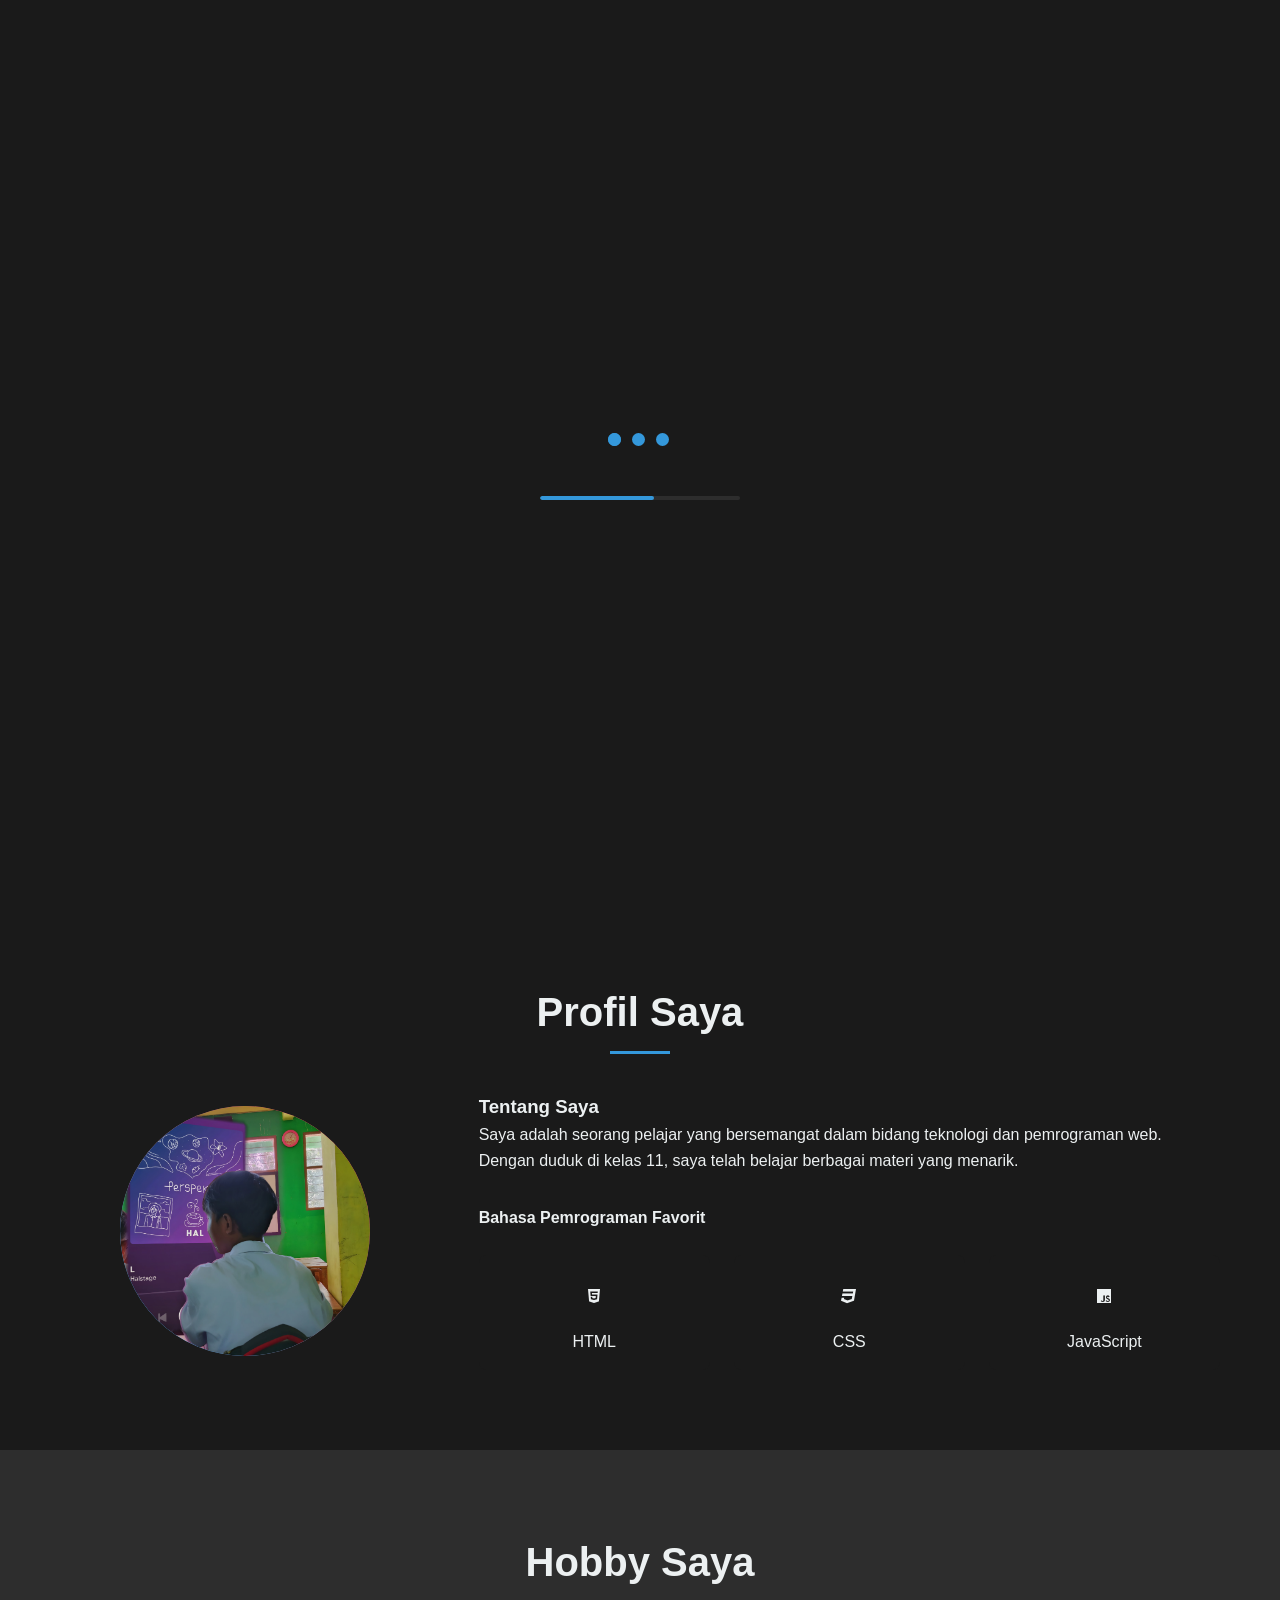
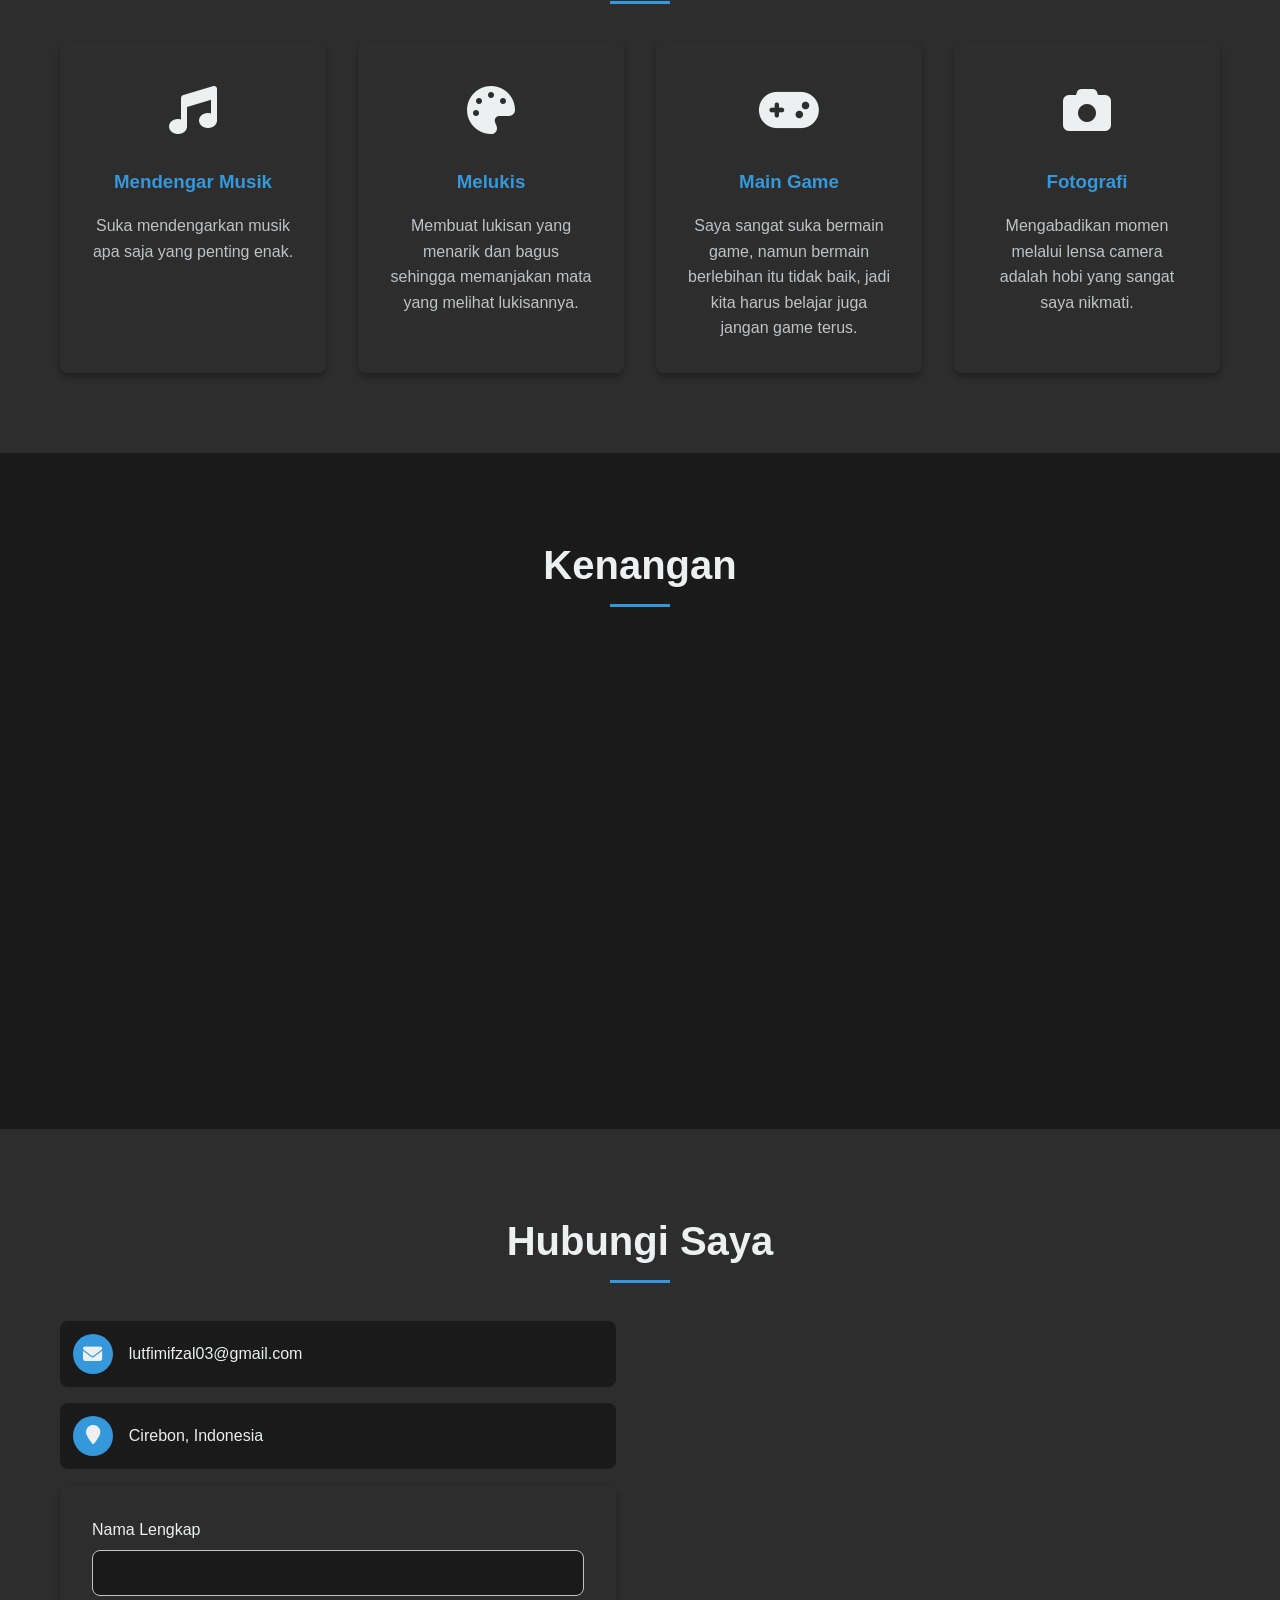
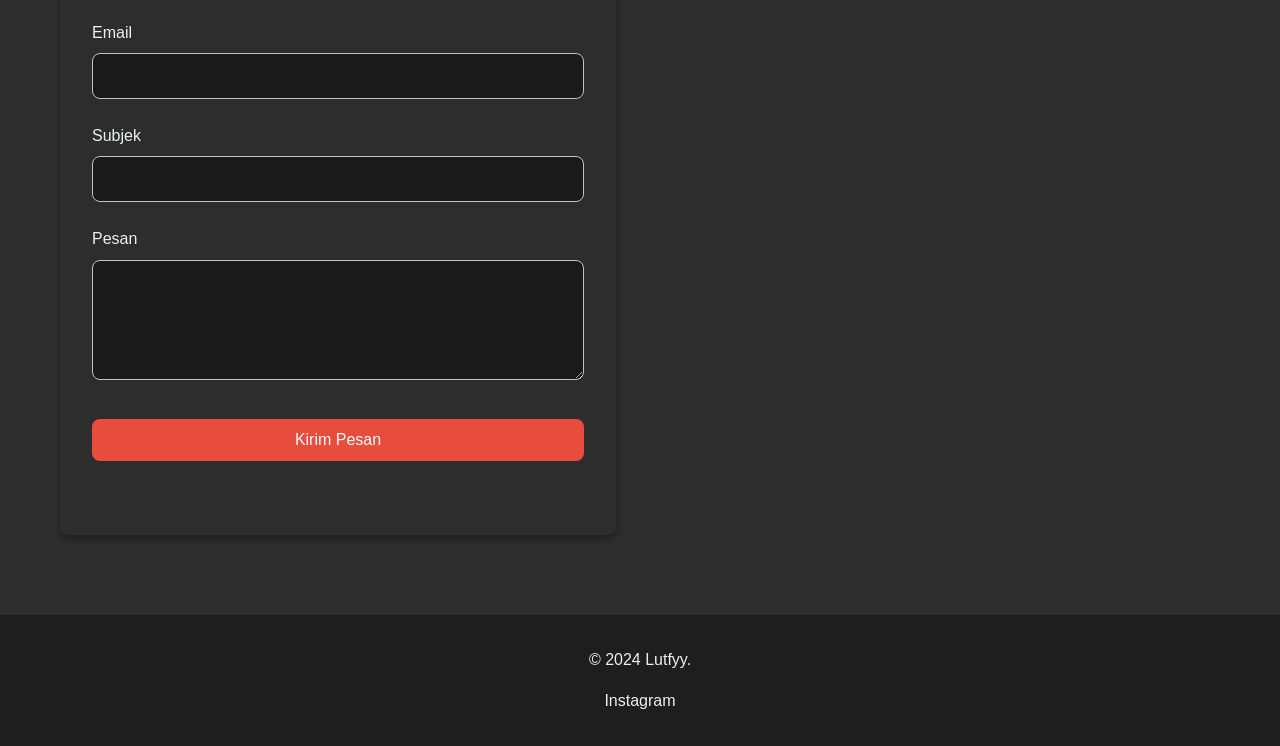
==== commit 26856dea: "Add files via upload" ====
--- a/index.html
+++ b/index.html
@@ -4,19 +4,55 @@
     <meta charset="UTF-8">
     <meta name="viewport" content="width=device-width, initial-scale=1.0">
     <title>Website Pribadi</title>
+    <link rel="stylesheet" href="https://cdnjs.cloudflare.com/ajax/libs/font-awesome/6.4.0/css/all.min.css">
     <link rel="stylesheet" href="style.css">
 </head>
 <body>
+    <!-- Loading Screen -->
+    <div id="loading-screen" class="loading-screen">
+        <div class="loading-dots">
+            <div></div>
+            <div></div>
+            <div></div>
+            <div></div>
+        </div>
+        <div class="loading-progress">
+            <div id="loading-progress-bar" class="loading-progress-bar"></div>
+        </div>
+    </div>
+
+    <!-- Mobile Menu -->
+    <div class="mobile-menu" id="mobile-menu">
+        <ul class="mobile-menu-list">
+            <li><a href="#home" class="mobile-menu-link">Home</a></li>
+            <li><a href="#profile" class="mobile-menu-link">Profil</a></li>
+            <li><a href="#hobby" class="mobile-menu-link">Hobby</a></li>
+            <li><a href="#memory" class="mobile-menu-link">Kenangan</a></li>
+            <li><a href="#contact" class="mobile-menu-link">Kontak</a></li>
+            <!-- Tombol toggle mode di mobile menu -->
+            <li>
+                <button class="mobile-theme-toggle" id="mobile-theme-toggle" aria-label="Toggle theme">
+                    <span>🌙</span> Mode Gelap
+                </button>
+            </li>
+        </ul>
+    </div>
+    <div class="menu-overlay" id="menu-overlay"></div>
+
     <!-- Tombol Scroll ke Atas -->
     <button id="scroll-top" class="scroll-top" aria-label="Scroll to top">
-        ↑
+        <i class="fas fa-arrow-up"></i>
     </button>
 
     <!-- Header -->
     <header class="header">
         <nav class="nav">
             <div class="nav-brand">
-               <h1>About Me</h1>
+                <div class="hamburger" id="hamburger">
+                    <span></span>
+                    <span></span>
+                    <span></span>
+                </div>
             </div>
             <ul class="nav-menu">
                 <li><a href="#home" class="nav-link">Home</a></li>
@@ -24,12 +60,13 @@
                 <li><a href="#hobby" class="nav-link">Hobby</a></li>
                 <li><a href="#memory" class="nav-link">Kenangan</a></li>
                 <li><a href="#contact" class="nav-link">Kontak</a></li>
+                <!-- Tombol toggle mode di navbar -->
+                <li>
+                    <button class="theme-toggle" id="theme-toggle" aria-label="Toggle theme">
+                        🌙
+                    </button>
+                </li>
             </ul>
-            <div class="hamburger">
-                <span></span>
-                <span></span>
-                <span></span>
-            </div>
         </nav>
     </header>
 
@@ -37,39 +74,35 @@
     <main>
         <!-- Hero Section -->
         <section id="home" class="hero">
-            <div class="hero-content">
-                <div class="hero-text fade-in">
-                    <h2>Halo, Saya <span class="highlight">Lutfi Chaerul Mifzal</span></h2>
-                    <p>Selamat datang di website pribadi saya</p>
-                       
-                    <!-- Music Player dipindah ke atas tombol -->
-                    <div class="music-player-hero">
-                        <audio id="background-music" loop>
-                            <source src="ABBA.mp3" type="audio/mpeg">
-                            Browser Anda tidak mendukung elemen audio.
-                        </audio>
-                        <div class="music-controls">
-                            <button id="music-toggle" class="music-btn" aria-label="Toggle music">
-                                <span class="play-icon">▶</span>
-                                <span class="pause-icon">❚❚</span>
-                            </button>
-                            <div class="music-title-container">
-                                <span class="music-title">ABBA - The Winner Takes Its All</span>
-                            </div>
-                            <div class="volume-control">
-                                <button id="volume-down" class="volume-btn" aria-label="Decrease volume">−</button>
-                                <input type="range" id="volume-slider" min="0" max="100" value="100" aria-label="Volume control">
-                                <button id="volume-up" class="volume-btn" aria-label="Increase volume">+</button>
-                            </div>
-                        </div>
-                    </div>
-                    
-                    <button class="cta-button">Jelajahi Lebih Lanjut</button>
-                </div>
-               
-                <div class="hero-image fade-in">
-                    <div class="avatar">
-                        <img src="pe.jpg" alt="Foto Profil" class="profile-photo" oncontextmenu="return false" ondragstart="return false">
+            <div class="container">
+                <div class="hero-content">
+                    <div class="hero-text fade-in">
+                        <h2>Halo, Saya <span class="highlight">Lutfyy</span></h2>
+                        <p>Selamat datang di website pribadi saya.</p>
+                        
+                        <!-- Music Player di Hero Section -->
+                        <div class="music-player-hero">
+                            <div class="music-controls">
+                                <button id="play-btn" class="music-btn" aria-label="Play music">
+                                    <span class="play-icon">▶</span>
+                                    <span class="pause-icon">❚❚</span>
+                                </button>
+                                <div class="music-title-container">
+                                    <div class="music-title">ABBA - The Winner Takes it All</div>
+                                </div>
+                                <div class="volume-control">
+                                    <button id="volume-btn" class="volume-btn" aria-label="Mute volume"></button>
+                                    <input type="range" id="volume-slider" min="0" max="1" step="0.1" value="0.9" aria-label="Volume control">
+                                </div>
+                            </div>
+                        </div>
+                        
+                        <button class="cta-button" id="cta-button">Jelajahi Lebih Lanjut</button>
+                    </div>
+                    <div class="hero-image fade-in">
+                        <div class="avatar">
+                            <img src="pe.jpg" alt="Foto Profil" class="profile-photo clickable-image">
+                        </div>
                     </div>
                 </div>
             </div>
@@ -78,36 +111,35 @@
         <!-- Profile Section -->
         <section id="profile" class="section">
             <div class="container">
-                <h2 class="section-title slide-in">Profil Saya</h2>
+                <h2 class="section-title">Profil Saya</h2>
                 <div class="profile-content">
                     <div class="profile-image slide-in">
                         <div class="profile-avatar">
-                            <img src="ganteng.jpg" alt="Foto Profil" class="profile-photo" oncontextmenu="return false" ondragstart="return false">
-                        </div>
-                    </div>
-                    <div class="profile-info slide-in">
-                        <h2>Tentang Saya</h2>
+                            <img src="ganteng.jpg" alt="Foto Profil" class="profile-photo clickable-image">
+                        </div>
+                    </div>
+                    <div class="profile-text slide-in">
+                        <h3>Tentang Saya</h3>
                         <p>Saya adalah seorang pelajar yang bersemangat dalam bidang teknologi dan pemrograman web. Dengan duduk di kelas 11, saya telah belajar berbagai materi yang menarik.</p>
                         
-                        <!-- Favorite Languages Section -->
                         <div class="favorite-languages">
-                            <h4>Bahasa Favorit</h4>
+                            <h4>Bahasa Pemrograman Favorit</h4>
                             <div class="languages-grid">
                                 <div class="language-item">
                                     <div class="language-icon">
-                                        <img src="html.jpg" alt="HTML" oncontextmenu="return false" ondragstart="return false">
+                                        <i class="fab fa-html5"></i>
                                     </div>
                                     <span>HTML</span>
                                 </div>
                                 <div class="language-item">
                                     <div class="language-icon">
-                                        <img src="css.jpg" alt="CSS" oncontextmenu="return false" ondragstart="return false">
+                                        <i class="fab fa-css3"></i>
                                     </div>
                                     <span>CSS</span>
                                 </div>
                                 <div class="language-item">
                                     <div class="language-icon">
-                                        <img src="java.jpg" alt="JavaScript" oncontextmenu="return false" ondragstart="return false">
+                                        <i class="fab fa-js"></i>
                                     </div>
                                     <span>JavaScript</span>
                                 </div>
@@ -121,27 +153,27 @@
         <!-- Hobby Section -->
         <section id="hobby" class="section bg-alt">
             <div class="container">
-                <h2 class="section-title slide-in">Hobby & Minat</h2>
+                <h2 class="section-title">Hobby Saya</h2>
                 <div class="hobby-grid">
                     <div class="hobby-card fade-in">
-                        <div class="hobby-icon">&#128218;</div>
-                        <h3>Membaca</h3>
-                        <p>suka membaca buku-buku fiksi dan non-fiksi untuk memperluas wawasan</p>
+                        <div class="hobby-icon"><i class="fas fa-music"></i></div>
+                        <h3>Mendengar Musik</h3>
+                        <p>Suka mendengarkan musik apa saja yang penting enak.</p>
                     </div>
                     <div class="hobby-card fade-in">
-                        <div class="hobby-icon">&#127925;</div>
-                        <h3>Musik</h3>
-                        <p>Suka mendengarkan musik apa saja yang penting enak.</p>
-                       </div>
+                        <div class="hobby-icon"><i class="fas fa-palette"></i></div>
+                        <h3>Melukis</h3>
+                        <p>Membuat lukisan yang menarik dan bagus sehingga memanjakan mata yang melihat lukisannya.</p>
+                    </div>
                     <div class="hobby-card fade-in">
-                        <div class="hobby-icon">&#127869;</div>
-                        <h3>Makan</h3>
-                        <p>Suka makan apalagi sama mie ayam dan nasgor goreng.</p>
+                        <div class="hobby-icon"><i class="fas fa-gamepad"></i></div>
+                        <h3>Main Game</h3>
+                        <p>Saya sangat suka bermain game, namun bermain berlebihan itu tidak baik, jadi kita harus belajar juga jangan game terus.</p>
                     </div>
                     <div class="hobby-card fade-in">
-                        <div class="hobby-icon">&#127939;</div>
-                        <h3>Olahraga</h3>
-                        <p>Berolahraga lah agar kita selalu sehat dan tidak gampang sakit.</p>
+                        <div class="hobby-icon"><i class="fas fa-camera"></i></div>
+                        <h3>Fotografi</h3>
+                        <p>Mengabadikan momen melalui lensa camera adalah hobi yang sangat saya nikmati.</p>
                     </div>
                 </div>
             </div>
@@ -150,45 +182,45 @@
         <!-- Memory Section -->
         <section id="memory" class="section">
             <div class="container">
-                <h2 class="section-title slide-in">Kenangan</h2>
+                <h2 class="section-title">Kenangan</h2>
                 <div class="memory-grid">
                     <div class="memory-card fade-in">
-                        <div class="memory-image memory-1" onclick="openImage('lulus.jpg')">
-                            <img src="lulus.jpg" alt="Wisuda" oncontextmenu="return false" ondragstart="return false">
+                        <div class="memory-image">
+                            <img src="latgab.jpg" alt="Latgab" class="clickable-image">
                             <div class="image-overlay">
-                                <span class="image-placeholder">Kelulusan</span>
+                                <div class="image-placeholder">Latihan Gabungan</div>
                             </div>
                         </div>
                         <div class="memory-content">
-                            <h3>Kelulusan</h3>
-                            <p>Momen kelulusan yang penuh kebahagiaan dan harapan di masa depan.</p>
-                            <span class="memory-date">2024</span>
+                            <h3>Latgab</h3>
+                            <p>Latihan gabungan dengan teman-teman satuan lain untuk mempererat tali persaudaraan.</p>
+                            <div class="memory-date">15 Maret 2023</div>
                         </div>
                     </div>
                     <div class="memory-card fade-in">
-                        <div class="memory-image memory-2" onclick="openImage('Cita-Cita.jpg')">
-                            <img src="Cita-Cita.jpg" alt="Cita Cita" oncontextmenu="return false" ondragstart="return false">
+                        <div class="memory-image">
+                            <img src="mpds.jpg" alt="MPDS" class="clickable-image">
                             <div class="image-overlay">
-                                <span class="image-placeholder">Cita Cita</span>
+                                <div class="image-placeholder">Masa Pengenalan Disiplin Siswa</div>
                             </div>
                         </div>
                         <div class="memory-content">
-                            <h3>Cita Cita</h3>
-                            <p>Cita Cita saya menjadi ahli programmer dan bisa membahagiakan kedua orang tua</p>
-                            <span class="memory-date">2025</span>
+                            <h3>MPDS</h3>
+                            <p>Kegiatan Masa Pengenalan Disiplin Siswa yang penuh keceriaan dan kebahagiaan.</p>
+                            <div class="memory-date">20 Juli 2023</div>
                         </div>
                     </div>
                     <div class="memory-card fade-in">
-                        <div class="memory-image memory-3" onclick="openImage('kenangan.jpg')">
-                            <img src="kenangan.jpg" alt="Traveling" oncontextmenu="return false" ondragstart="return false">
+                        <div class="memory-image">
+                            <img src="seleksi.jpg" alt="Seleksi" class="clickable-image">
                             <div class="image-overlay">
-                                <span class="image-placeholder">Kenangan</span>
+                                <div class="image-placeholder">Seleksi Paskibra Kecamatan</div>
                             </div>
                         </div>
                         <div class="memory-content">
-                            <h3>Kenangan</h3>
-                            <p>Kenangan Bersama yang menjadi momen yang tidak bisa di ulang.</p>
-                            <span class="memory-date">2025</span>
+                            <h3>Seleksi PasKec</h3>
+                            <p>Tetap semangat walaupun ujungnya tidak lolos setidaknya kita sudah berani berjuang.</p>
+                            <div class="memory-date">5 Oktober 2023</div>
                         </div>
                     </div>
                 </div>
@@ -198,45 +230,76 @@
         <!-- Contact Section -->
         <section id="contact" class="section bg-alt">
             <div class="container">
-                <h2 class="section-title slide-in">Hubungi Saya</h2>
+                <h2 class="section-title">Hubungi Saya</h2>
                 <div class="contact-content">
-                    <div class="contact-details">
-                        <div class="contact-item">
-                            <span class="contact-icon">📧</span>
-                            <span>lutfimifzal03@gmail.com</span>
-                        </div>
-                        <div class="contact-item">
-                            <span class="contact-icon">📍</span>
-                            <span>Cirebon, Indonesia</span>
-                        </div>
-                    </div>
-                    <form class="contact-form fade-in" id="formKontak" action="https://formspree.io/f/xblzwndd" method="POST">
-                        <input type="text" placeholder="Nama Anda" required>
-                        <input type="email" placeholder="Email Anda" required>
-                        <textarea placeholder="Pesan Anda" rows="5" required></textarea>
-                        <button type="submit" class="submit-btn">Kirim Pesan</button>
-                    </form>
+                    <div class="contact-info slide-in">
+                        <div class="contact-details">
+                            <div class="contact-item">
+                                <div class="contact-icon"><i class="fas fa-envelope"></i></div>
+                                <span>lutfimifzal03@gmail.com</span>
+                            </div>
+                            <div class="contact-item">
+                                <div class="contact-icon"><i class="fas fa-map-marker"></i></div>
+                                <span>Cirebon, Indonesia</span>
+                            </d>
+                        </div>
+                        
+                    
+                    <!-- Form Kontak dengan Formspree -->
+                    <div class="contact-form slide-in">
+                        <form id="contact-form" action="https://formspree.io/f/xblzwndd" method="POST">
+                            <div class="form-group">
+                                <label for="name">Nama Lengkap</label>
+                                <input type="text" id="name" name="name" required>
+                            </div>
+                            
+                            <div class="form-group">
+                                <label for="email">Email</label>
+                                <input type="email" id="email" name="email" required>
+                            </div>
+                            
+                            <div class="form-group">
+                                <label for="subject">Subjek</label>
+                                <input type="text" id="subject" name="subject" required>
+                            </div>
+                            
+                            <div class="form-group">
+                                <label for="message">Pesan</label>
+                                <textarea id="message" name="message" rows="5" required></textarea>
+                            </div>
+                            
+                            <button type="submit" class="cta-button form-submit">Kirim Pesan</button>
+                            
+                            <div id="form-status" class="form-status"></div>
+                        </form>
+                    </div>
                 </div>
             </div>
         </section>
     </main>
 
     <!-- Modal untuk gambar -->
-    <div id="imageModal" class="modal">
-        <span class="close-btn" onclick="closeImage()">&times;</span>
-        <img class="modal-content" id="modalImage" oncontextmenu="return false" ondragstart="return false">
+    <div id="image-modal" class="modal">
+        <span class="close-btn" id="close-modal">&times;</span>
+        <img class="modal-content" id="modal-image">
         <div id="caption"></div>
     </div>
 
     <!-- Footer -->
     <footer class="footer">
         <div class="container">
-            <p>&copy; 2025</p>
-            <div class="social-links">
+            <p>&copy; 2024 Lutfyy.</p>
+            <div class="social-links-footer">
                 <a href="https://www.instagram.com/lutxzyfza" aria-label="Instagram">Instagram</a>
             </div>
         </div>
     </footer>
+
+    <!-- Audio Element untuk lagu ABBA -->
+    <audio id="background-music" loop>
+        <source src="ABBA.mp3" type="audio/mpeg">
+        Browser Anda tidak mendukung elemen audio.
+    </audio>
 
     <script src="script.js"></script>
 </body>
--- a/style.css
+++ b/style.css
@@ -22,6 +22,156 @@
     --transition: all 0.3s ease;
 }
 
+/* Light theme styles */
+.light-theme {
+    --primary-color: #2980b9;
+    --secondary-color: #2c3e50;
+    --accent-color: #c0392b;
+    --text-color: #2c3e50;
+    --text-light: #7f8c8d;
+    --bg-color: #ecf0f1;
+    --card-bg: #ffffff;
+    --footer-bg: #bdc3c7;
+    --footer-text: #2c3e50;
+    --shadow: 0 4px 6px rgba(0, 0, 0, 0.1);
+    --shadow-hover: 0 8px 15px rgba(0, 0, 0, 0.2);
+}
+
+/* Loading Screen Styles */
+.loading-screen {
+    position: fixed;
+    top: 0;
+    left: 0;
+    width: 100%;
+    height: 100%;
+    background: var(--bg-color);
+    display: flex;
+    flex-direction: column;
+    justify-content: center;
+    align-items: center;
+    z-index: 9999;
+    transition: opacity 0.5s ease, visibility 0.5s ease;
+}
+
+.loading-screen.hidden {
+    opacity: 0;
+    visibility: hidden;
+}
+
+.loading-text {
+    font-size: 2rem;
+    color: var(--text-color);
+    text-align: center;
+    min-height: 60px;
+    margin-bottom: 1rem;
+}
+
+.loading-dots {
+    display: inline-block;
+    position: relative;
+    width: 80px;
+    height: 80px;
+}
+
+.loading-dots div {
+    position: absolute;
+    top: 33px;
+    width: 13px;
+    height: 13px;
+    border-radius: 50%;
+    background: var(--primary-color);
+    animation-timing-function: cubic-bezier(0, 1, 1, 0);
+}
+
+.loading-dots div:nth-child(1) {
+    left: 8px;
+    animation: loading-dots1 0.6s infinite;
+}
+
+.loading-dots div:nth-child(2) {
+    left: 8px;
+    animation: loading-dots2 0.6s infinite;
+}
+
+.loading-dots div:nth-child(3) {
+    left: 32px;
+    animation: loading-dots2 0.6s infinite;
+}
+
+.loading-dots div:nth-child(4) {
+    left: 56px;
+    animation: loading-dots3 0.6s infinite;
+}
+
+@keyframes loading-dots1 {
+    0% {
+        transform: scale(0);
+    }
+    100% {
+        transform: scale(1);
+    }
+}
+
+@keyframes loading-dots3 {
+    0% {
+        transform: scale(1);
+    }
+    100% {
+        transform: scale(0);
+    }
+}
+
+@keyframes loading-dots2 {
+    0% {
+        transform: translate(0, 0);
+    }
+    100% {
+        transform: translate(24px, 0);
+    }
+}
+
+.loading-progress {
+    width: 200px;
+    height: 4px;
+    background: var(--card-bg);
+    border-radius: 2px;
+    margin-top: 1rem;
+    overflow: hidden;
+}
+
+.loading-progress-bar {
+    height: 100%;
+    background: var(--primary-color);
+    width: 0%;
+    transition: width 0.3s ease;
+    border-radius: 2px;
+}
+
+/* Responsive Loading Screen */
+@media (max-width: 768px) {
+    .loading-text {
+        font-size: 1.5rem;
+        min-height: 50px;
+    }
+    
+    .loading-progress {
+        width: 150px;
+        margin-top: 1rem;
+    }
+}
+
+@media (max-width: 480px) {
+    .loading-text {
+        font-size: 1.2rem;
+        min-height: 40px;
+    }
+    
+    .loading-progress {
+        width: 120px;
+        margin-top: 0.5rem;
+    }
+}
+
 body {
     font-family: 'Segoe UI', Tahoma, Geneva, Verdana, sans-serif;
     line-height: 1.6;
@@ -57,16 +207,44 @@
     height: 100%;
 }
 
+.nav-brand {
+    display: flex;
+    align-items: center;
+    gap: 1rem;
+}
+
 .nav-brand h1 {
     color: var(--primary-color);
     font-size: 1.3rem;
     margin: 0;
 }
 
+/* Theme Toggle Button */
 .nav-menu {
     display: flex;
     list-style: none;
     gap: 2rem;
+    align-items: center;
+}
+
+.theme-toggle {
+    background: transparent;
+    border: none;
+    color: var(--text-color);
+    font-size: 1.5rem;
+    cursor: pointer;
+    padding: 5px;
+    border-radius: 50%;
+    width: 40px;
+    height: 40px;
+    display: flex;
+    align-items: center;
+    justify-content: center;
+    transition: var(--transition);
+}
+
+.theme-toggle:hover {
+    background: rgba(255, 255, 255, 0.1);
 }
 
 .nav-link {
@@ -104,6 +282,92 @@
     background-color: var(--text-color);
     margin: 3px 0;
     transition: var(--transition);
+}
+
+/* Mobile Menu Styles */
+.mobile-menu {
+    position: fixed;
+    top: 0;
+    left: -100%;
+    width: 280px;
+    height: 100%;
+    background-color: var(--card-bg);
+    box-shadow: var(--shadow);
+    z-index: 1100;
+    transition: var(--transition);
+    padding: 80px 2rem 2rem;
+    overflow-y: auto;
+}
+
+.mobile-menu.active {
+    left: 0;
+}
+
+.mobile-menu-list {
+    list-style: none;
+    display: flex;
+    flex-direction: column;
+    gap: 1.5rem;
+}
+
+.mobile-menu-link {
+    text-decoration: none;
+    color: var(--text-color);
+    font-size: 1.2rem;
+    font-weight: 500;
+    padding: 0.5rem 0;
+    display: block;
+    border-bottom: 1px solid rgba(255, 255, 255, 0.1);
+    transition: var(--transition);
+}
+
+.mobile-menu-link:hover {
+    color: var(--primary-color);
+    padding-left: 10px;
+}
+
+/* Mobile Theme Toggle Button */
+.mobile-theme-toggle {
+    background: transparent;
+    border: none;
+    color: var(--text-color);
+    font-size: 1.2rem;
+    cursor: pointer;
+    padding: 1rem 0;
+    width: 100%;
+    text-align: left;
+    display: flex;
+    align-items: center;
+    gap: 1rem;
+    border-bottom: 1px solid rgba(255, 255, 255, 0.1);
+    transition: var(--transition);
+}
+
+.mobile-theme-toggle:hover {
+    color: var(--primary-color);
+    padding-left: 10px;
+}
+
+.mobile-theme-toggle span {
+    font-size: 1.5rem;
+}
+
+.menu-overlay {
+    position: fixed;
+    top: 0;
+    left: 0;
+    width: 100%;
+    height: 100%;
+    background-color: rgba(0, 0, 0, 0.5);
+    z-index: 1099;
+    opacity: 0;
+    visibility: hidden;
+    transition: var(--transition);
+}
+
+.menu-overlay.active {
+    opacity: 1;
+    visibility: visible;
 }
 
 /* Scroll to Top Button */
@@ -151,6 +415,12 @@
     padding: 0 2rem;
 }
 
+/* Perbaikan untuk mode terang pada hero section */
+.light-theme .hero {
+    background: linear-gradient(135deg, var(--primary-color) 0%, var(--card-bg) 100%);
+    color: var(--text-color);
+}
+
 .hero-content {
     max-width: 1200px;
     margin: 0 auto;
@@ -173,6 +443,12 @@
     font-size: 1.2rem;
     margin-bottom: 2rem;
     opacity: 0.9;
+}
+
+/* Perbaikan untuk mode terang pada teks hero */
+.light-theme .hero-text p {
+    color: var(--text-color);
+    opacity: 0.8;
 }
 
 .cta-button {
@@ -438,7 +714,7 @@
 .image-placeholder {
     color: white;
     font-weight: bold;
-    font-size: 1.2rem;
+    font-size: 0.8rem;
 }
 
 .memory-1 {
@@ -472,11 +748,18 @@
     font-weight: bold;
 }
 
-/* Contact Section */
+/* ========== PERBAIKAN FORM KONTAK ========== */
 .contact-content {
     display: grid;
     grid-template-columns: 1fr 1fr;
     gap: 3rem;
+    align-items: start;
+}
+
+.contact-info {
+    display: flex;
+    flex-direction: column;
+    gap: 1.5rem;
 }
 
 .contact-info h3 {
@@ -486,7 +769,7 @@
 }
 
 .contact-info p {
-    margin-bottom: 2rem;
+    margin-bottom: 1rem;
     color: var(--text-light);
     line-height: 1.8;
 }
@@ -501,80 +784,169 @@
     display: flex;
     align-items: center;
     gap: 1rem;
+    padding: 0.8rem;
+    background: var(--bg-color);
+    border-radius: var(--border-radius);
+    transition: var(--transition);
+}
+
+.contact-item:hover {
+    transform: translateY(-3px);
+    box-shadow: var(--shadow);
 }
 
 .contact-icon {
     font-size: 1.2rem;
-}
-
+    width: 40px;
+    height: 40px;
+    display: flex;
+    align-items: center;
+    justify-content: center;
+    background: var(--primary-color);
+    border-radius: 50%;
+    flex-shrink: 0;
+}
+
+.contact-item span {
+    font-weight: 500;
+    color: var(--text-color);
+}
+
+/* Social Media Links */
+.social-media {
+    margin-top: 1.5rem;
+    justify-content: left;
+    align-items: left;
+}
+
+.social-media h4 {
+    margin-bottom: 1rem;
+    color: var(--secondary-color);
+}
+
+.social-links {
+    display: flex;
+    gap: 1rem;
+}
+
+.social-link {
+    display: flex;
+    align-items: center;
+    justify-content: center;
+    width: 40px;
+    height: 40px;
+    background: var(--primary-color);
+    color: white;
+    border-radius: 50%;
+    text-decoration: none;
+    transition: var(--transition);
+}
+
+.social-link:hover {
+    background: var(--accent-color);
+    transform: translateY(-3px);
+}
+
+/* Form Kontak Styles */
 .contact-form {
-    display: flex;
-    flex-direction: column;
-    gap: 1rem;
-}
-
-.contact-form input,
-.contact-form textarea {
-    padding: 12px;
+    background: var(--card-bg);
+    padding: 2rem;
+    border-radius: var(--border-radius);
+    box-shadow: var(--shadow);
+    transition: var(--transition);
+}
+
+.contact-form:hover {
+    box-shadow: var(--shadow-hover);
+}
+
+.form-group {
+    margin-bottom: 1.5rem;
+}
+
+.form-group label {
+    display: block;
+    margin-bottom: 0.5rem;
+    font-weight: 500;
+    color: var(--text-color);
+}
+
+.form-group input,
+.form-group textarea {
+    width: 100%;
+    padding: 0.8rem 1rem;
     border: 1px solid var(--text-light);
     border-radius: var(--border-radius);
-    background: var(--card-bg);
+    background: var(--bg-color);
     color: var(--text-color);
     font-family: inherit;
-}
-
-.contact-form input:focus,
-.contact-form textarea:focus {
+    font-size: 1rem;
+    transition: var(--transition);
+}
+
+.form-group input:focus,
+.form-group textarea:focus {
     outline: none;
     border-color: var(--primary-color);
-}
-
-.submit-btn {
-    background: var(--primary-color);
-    color: white;
-    border: none;
-    padding: 12px 30px;
+    box-shadow: 0 0 0 2px rgba(52, 152, 219, 0.2);
+}
+
+.form-group textarea {
+    resize: vertical;
+    min-height: 120px;
+}
+
+.form-submit {
+    width: 100%;
+    padding: 12px;
+    font-size: 1rem;
+    margin-top: 0.5rem;
+}
+
+.form-status {
+    margin-top: 1rem;
+    padding: 0.8rem;
     border-radius: var(--border-radius);
-    cursor: pointer;
-    transition: var(--transition);
-    font-size: 1rem;
-}
-
-.submit-btn:hover {
-    background: var(--accent-color);
-    transform: translateY(-2px);
+    text-align: center;
+    font-weight: 500;
+}
+
+.form-status.success {
+    background: rgba(46, 204, 113, 0.2);
+    color: #27ae60;
+    border: 1px solid #27ae60;
+}
+
+.form-status.error {
+    background: rgba(231, 76, 60, 0.2);
+    color: #c0392b;
+    border: 1px solid #c0392b;
 }
 
 /* Footer */
 .footer {
-    background: var(--footer-bg);
+    background-color: var(--footer-bg);
     color: var(--footer-text);
     padding: 2rem 0;
     text-align: center;
 }
 
-.footer .container {
-    display: flex;
-    justify-content: space-between;
-    align-items: center;
-}
-
-.social-links {
-    display: flex;
-    gap: 1rem;
-}
-
-.social-links a {
+.social-links-footer {
+    margin-top: 1rem;
+}
+
+.social-links-footer a {
     color: var(--footer-text);
     text-decoration: none;
-    transition: var(--transition);
-}
-
-.social-links a:hover {
+    margin: 0 1rem;
+    transition: var(--transition);
+}
+
+.social-links-footer a:hover {
     color: var(--primary-color);
 }
 
-/* Modal Styles */
+/* ========== PERBAIKAN MODAL STYLES ========== */
 .modal {
     display: none;
     position: fixed;
@@ -584,12 +956,8 @@
     width: 100%;
     height: 100%;
     background-color: rgba(0, 0, 0, 0.9);
-    animation: fadeIn 0.3s;
-}
-
-@keyframes fadeIn {
-    from { opacity: 0; }
-    to { opacity: 1; }
+    overflow: auto;
+    padding: 20px;
 }
 
 .modal-content {
@@ -597,29 +965,28 @@
     margin: auto;
     max-width: 90%;
     max-height: 80%;
-    position: absolute;
-    top: 50%;
-    left: 50%;
-    transform: translate(-50%, -50%);
     border-radius: 8px;
-    box-shadow: 0 4px 20px rgba(0, 0, 0, 0.5);
     -webkit-user-select: none;
     -moz-user-select: none;
     -ms-user-select: none;
     user-select: none;
     pointer-events: none;
+    position: absolute;
+    top: 50%;
+    left: 50%;
+    transform: translate(-50%, -50%);
 }
 
 .close-btn {
     position: absolute;
-    top: 20px;
+    top: 15px;
     right: 35px;
-    color: white;
+    color: #f1f1f1;
     font-size: 40px;
     font-weight: bold;
     cursor: pointer;
+    transition: var(--transition);
     z-index: 2001;
-    transition: var(--transition);
 }
 
 .close-btn:hover {
@@ -627,19 +994,25 @@
 }
 
 #caption {
-    position: absolute;
-    bottom: 20px;
-    left: 50%;
-    transform: translateX(-50%);
-    color: white;
+    margin: auto;
+    display: block;
+    width: 80%;
+    max-width: 700px;
     text-align: center;
-    font-size: 1.1rem;
-    background: rgba(0, 0, 0, 0.7);
-    padding: 10px 20px;
-    border-radius: var(--border-radius);
-}
-
-/* Animations */
+    color: #ccc;
+    padding: 10px 0;
+    height: 150px;
+}
+
+/* Untuk mobile */
+@media (max-width: 768px) {
+    .modal-content {
+        max-width: 95%;
+        max-height: 70%;
+    }
+}
+
+/* Animation Classes */
 .fade-in {
     opacity: 0;
     transform: translateY(30px);
@@ -653,7 +1026,7 @@
 
 .slide-in {
     opacity: 0;
-    transform: translateX(-50px);
+    transform: translateX(-30px);
     transition: opacity 0.6s ease, transform 0.6s ease;
 }
 
@@ -662,30 +1035,30 @@
     transform: translateX(0);
 }
 
-/* Music Player Styles untuk Hero Section */
+/* ========== MUSIC PLAYER STYLES ========== */
 .music-player-hero {
-    background: var(--card-bg);
-    border-radius: var(--border-radius);
-    padding: 15px;
-    box-shadow: var(--shadow);
-    margin-bottom: 25px;
+    margin: 2rem 0;
+    background: rgba(255, 255, 255, 0.1);
+    backdrop-filter: blur(10px);
+    border-radius: 15px;
+    padding: 1rem;
+    border: 1px solid rgba(255, 255, 255, 0.2);
     max-width: 400px;
-    transition: var(--transition);
 }
 
 .music-controls {
     display: flex;
     align-items: center;
-    gap: 12px;
+    gap: 1rem;
 }
 
 .music-btn {
-    background: var(--primary-color);
+    background: var(--accent-color);
     color: white;
     border: none;
-    border-radius: 50%;
     width: 40px;
     height: 40px;
+    border-radius: 50%;
     cursor: pointer;
     display: flex;
     align-items: center;
@@ -695,356 +1068,165 @@
 }
 
 .music-btn:hover {
-    background: var(--accent-color);
     transform: scale(1.1);
+    background: var(--primary-color);
 }
 
 .pause-icon {
     display: none;
 }
 
+.music-btn.playing .play-icon {
+    display: none;
+}
+
+.music-btn.playing .pause-icon {
+    display: block;
+}
+
 .music-title-container {
     flex: 1;
+    min-width: 0;
+}
+
+.music-title {
+    font-size: 0.9rem;
+    color: white;
+    font-weight: 500;
+    white-space: nowrap;
     overflow: hidden;
-    position: relative;
-    height: 20px;
-}
-
-.music-title {
-    color: var(--text-color);
-    font-size: 0.9rem;
-    white-space: nowrap;
-    position: absolute;
-    animation: marquee 15s linear infinite;
-}
-
-@keyframes marquee {
-    0% {
-        left: 100%;
-    }
-    100% {
-        left: -100%;
-    }
-}
-
+    text-overflow: ellipsis;
+}
+
+/* ========== PERBAIKAN VOLUME CONTROL ========== */
 .volume-control {
     display: flex;
     align-items: center;
-    gap: 5px;
+    gap: 0.5rem;
     flex-shrink: 0;
 }
 
 .volume-btn {
     background: transparent;
-    color: var(--text-color);
     border: none;
+    color: white;
     cursor: pointer;
-    font-size: 0.9rem;
-    width: 25px;
-    height: 25px;
+    font-size: 1rem;
+    transition: var(--transition);
+    width: 30px;
+    height: 30px;
     display: flex;
     align-items: center;
     justify-content: center;
-    border-radius: 3px;
-    transition: var(--transition);
 }
 
 .volume-btn:hover {
-    background: rgba(255, 255, 255, 0.1);
-}
-
-#volume-slider {
-    width: 70px;
-    height: 5px;
+    color: var(--accent-color);
+    transform: scale(1.1);
+}
+
+.volume-btn i {
+    font-size: 1rem;
+}
+
+.volume-slider {
+    width: 60px;
+    height: 4px;
+    background: rgba(255, 255, 255, 0.3);
+    border-radius: 2px;
+    outline: none;
     -webkit-appearance: none;
-    background: var(--text-light);
-    border-radius: 5px;
-    outline: none;
-}
-
-#volume-slider::-webkit-slider-thumb {
+}
+
+.volume-slider::-webkit-slider-thumb {
     -webkit-appearance: none;
-    width: 15px;
-    height: 15px;
+    width: 12px;
+    height: 12px;
     border-radius: 50%;
-    background: var(--primary-color);
+    background: var(--accent-color);
     cursor: pointer;
 }
 
-#volume-slider::-moz-range-thumb {
-    width: 15px;
-    height: 15px;
+.volume-slider::-moz-range-thumb {
+    width: 12px;
+    height: 12px;
     border-radius: 50%;
-    background: var(--primary-color);
+    background: var(--accent-color);
     cursor: pointer;
     border: none;
 }
 
 /* Responsive Design */
-@media (max-width: 1024px) {
-    .hero-content {
-        gap: 2rem;
-    }
-    
-    .hero-text h2 {
-        font-size: 2.5rem;
-    }
-    
-    .profile-content {
-        gap: 2rem;
-    }
-}
-
 @media (max-width: 768px) {
     .hamburger {
         display: flex;
     }
-
+    
     .nav-menu {
-        position: fixed;
-        top: 60px;
-        right: -100%;
-        flex-direction: column;
-        background-color: var(--card-bg);
-        width: 100%;
-        text-align: center;
-        transition: var(--transition);
-        box-shadow: var(--shadow);
-        padding: 1rem 0;
-    }
-
-    .nav-menu.active {
-        right: 0;
-    }
-
-    .hero {
-        min-height: calc(100vh - 60px);
-        padding: 0 1.5rem;
-    }
-
+        display: none;
+    }
+    
     .hero-content {
         grid-template-columns: 1fr;
         text-align: center;
-        gap: 2.5rem;
-        margin-top: 1rem;
-    }
-
+        gap: 2rem;
+    }
+    
     .hero-text h2 {
-        font-size: 2rem;
-        margin-bottom: 1.5rem;
-    }
-    
-    .hero-text p {
-        font-size: 1.1rem;
-        margin-bottom: 2.5rem;
+        font-size: 2.5rem;
+    }
+    
+    .profile-content {
+        grid-template-columns: 1fr;
+        gap: 2rem;
+    }
+    
+    .languages-grid {
+        grid-template-columns: repeat(3, 1fr);
+        gap: 1rem;
+    }
+    
+    .contact-content {
+        grid-template-columns: 1fr;
+        gap: 2rem;
     }
     
     .avatar {
         width: 250px;
         height: 250px;
-        order: -1;
-    }
-
-    .profile-content {
-        grid-template-columns: 1fr;
     }
     
     .profile-avatar {
         width: 200px;
         height: 200px;
     }
-
-    .contact-content {
+    
+    .section-title {
+        font-size: 2rem;
+    }
+    
+    .nav {
+        padding: 0.5rem 1rem;
+    }
+    
+    .hero {
+        padding: 0 1rem;
+    }
+    
+    .container {
+        padding: 0 15px;
+    }
+    
+    .hobby-grid {
         grid-template-columns: 1fr;
     }
-
-    .footer .container {
-        flex-direction: row;
-        justify-content: space-between;
-        align-items: center;
-        gap: 0;
-        width: 100%;
-    }
-
-    .social-links {
-        margin: 0;
-    }
-    
-    .hobby-grid,
+    
     .memory-grid {
         grid-template-columns: 1fr;
     }
-
-    .languages-grid {
-        grid-template-columns: repeat(2, 1fr);
-        gap: 1rem;
-    }
-    
-    .music-player-hero {
-        max-width: 100%;
-        margin-bottom: 20px;
-    }
-    
-    .music-controls {
-        gap: 10px;
-    }
-    
-    .music-btn {
-        width: 35px;
-        height: 35px;
-    }
-    
-    .music-title {
-        font-size: 0.85rem;
-    }
-}
-
-@media (max-width: 480px) {
-    .container {
-        padding: 0 15px;
-    }
-
-    .hero {
-        min-height: calc(100vh - 60px);
-        padding: 0 1rem;
+    
+    .social-links {
         justify-content: center;
-        background: var(--bg-color) !important;
-    }
-    
-    .hero-content {
-        grid-template-columns: 1fr;
-        gap: 2rem;
-        margin-top: 0;
-        text-align: center;
-    }
-
-    .hero-image {
-        display: none;
-    }
-
-    .hero-text h2 {
-        font-size: 1.8rem;
-        margin-bottom: 1.5rem;
-    }
-    
-    .hero-text p {
-        font-size: 1rem;
-        margin-bottom: 2.5rem;
-        line-height: 1.6;
-    }
-    
-    .cta-button {
-        padding: 14px 32px;
-        font-size: 1.05rem;
-    }
-
-    .section {
-        padding: 60px 0;
-    }
-
-    .section-title {
-        font-size: 2rem;
-    }
-    
-    .profile-avatar {
-        width: 180px;
-        height: 180px;
-    }
-    
-    .hobby-card,
-    .memory-card {
-        padding: 1.5rem;
-    }
-
-    .languages-grid {
-        grid-template-columns: 1fr;
-    }
-    
-    .language-item {
-        padding: 0.8rem;
-    }
-    
-    .modal-content {
-        max-width: 95%;
-        max-height: 70%;
-    }
-    
-    .close-btn {
-        font-size: 30px;
-        top: 15px;
-        right: 20px;
-    }
-
-    .footer .container {
-        padding: 0 15px;
-    }
-
-    .footer .container p {
-        margin: 0;
-        font-size: 0.9rem;
-    }
-
-    .social-links a {
-        font-size: 0.9rem;
-    }
-    
-    .music-player-hero {
-        padding: 12px;
-    }
-    
-    .music-controls {
-        gap: 8px;
-    }
-    
-    .music-btn {
-        width: 32px;
-        height: 32px;
-    }
-    
-    .music-title {
-        font-size: 0.8rem;
-    }
-    
-    .volume-control {
-        gap: 3px;
-    }
-    
-    #volume-slider {
-        width: 60px;
-    }
-}
-
-/* Untuk device dengan tinggi sangat pendek */
-@media (max-height: 600px) and (max-width: 480px) {
-    .hero {
-        min-height: calc(100vh - 60px);
-        padding: 1rem 0;
-    }
-    
-    .hero-content {
-        gap: 1.5rem;
-    }
-    
-    .hero-text h2 {
-        font-size: 1.6rem;
-        margin-bottom: 1rem;
-    }
-    
-    .hero-text p {
-        font-size: 0.95rem;
-        margin-bottom: 1.5rem;
-    }
-}
-
-/* Untuk device yang sangat kecil */
-@media (max-width: 360px) {
-    .footer .container {
-        flex-direction: column;
-        gap: 0.5rem;
-    }
-    
-    .music-player-hero {
-        padding: 10px;
     }
     
     .music-controls {
@@ -1052,34 +1234,171 @@
         justify-content: center;
     }
     
+    .music-title {
+        text-align: center;
+        font-size: 0.8rem;
+    }
+    
+    /* Hapus background dan foto profil di hero section pada mobile */
+    .hero {
+        background: var(--bg-color) !important;
+        min-height: auto;
+        padding: 60px 0 40px 0;
+    }
+    
+    .hero-image {
+        display: none;
+    }
+    
+    .hero-content {
+        grid-template-columns: 1fr;
+        gap: 1rem;
+    }
+    
+    .hero-text {
+        text-align: center;
+        padding: 0 1rem;
+    }
+    
+    .hero-text h2 {
+        font-size: 2rem;
+        margin-bottom: 0.5rem;
+    }
+    
+    .hero-text p {
+        font-size: 1rem;
+        margin-bottom: 1.5rem;
+    }
+    
+    /* Perbaikan untuk mode terang */
+    .light-theme .hero {
+        background: var(--bg-color) !important;
+    }
+}
+
+@media (max-width: 480px) {
+    .hero-text h2 {
+        font-size: 2rem;
+    }
+    
+    .avatar {
+        width: 200px;
+        height: 200px;
+    }
+    
+    .profile-avatar {
+        width: 150px;
+        height: 150px;
+    }
+    
+    .section-title {
+        font-size: 1.8rem;
+    }
+    
+    .languages-grid {
+        grid-template-columns: 1fr;
+        gap: 1rem;
+    }
+    
+    .language-item {
+        flex-direction: row;
+        justify-content: flex-start;
+        text-align: left;
+    }
+    
+    .contact-form {
+        padding: 1.5rem;
+    }
+    
+    .mobile-menu {
+        width: 250px;
+    }
+    
+    .music-player-hero {
+        margin: 1.5rem 0;
+    }
+    
+    .music-controls {
+        gap: 0.8rem;
+    }
+    
+    .music-title {
+        font-size: 0.75rem;
+    }
+    
+    .hero {
+        padding: 50px 0 30px 0;
+    }
+    
+    .hero-text h2 {
+        font-size: 1.8rem;
+    }
+    
+    .hero-text p {
+        font-size: 0.9rem;
+    }
+}
+
+/* Perbaikan untuk mode terang pada elemen tertentu */
+.light-theme .music-player-hero {
+    background: rgba(0, 0, 0, 0.05);
+    border: 1px solid rgba(0, 0, 0, 0.1);
+}
+
+.light-theme .music-title {
+    color: var(--text-color);
+}
+
+.light-theme .volume-btn {
+    color: var(--text-color);
+}
+
+.light-theme .volume-slider {
+    background: rgba(0, 0, 0, 0.2);
+}
+
+.light-theme .contact-item {
+    background: rgba(0, 0, 0, 0.05);
+}
+
+.light-theme .language-item {
+    background: rgba(0, 0, 0, 0.05);
+}
+
+.light-theme .form-group input,
+.light-theme .form-group textarea {
+    background: white;
+    border-color: #ddd;
+}
+
+.light-theme .form-group input:focus,
+.light-theme .form-group textarea:focus {
+    border-color: var(--primary-color);
+    box-shadow: 0 0 0 2px rgba(52, 152, 219, 0.2);
+}
+
+/* PERBAIKAN TAMBAHAN: Sembunyikan judul lagu di perangkat mobile */
+@media (max-width: 768px) {
     .music-title-container {
-        order: 3;
-        flex-basis: 100%;
-        margin-top: 8px;
-    }
-}
-
-/* Tambahan untuk memastikan animasi berjalan dengan benar */
-.fade-in, .slide-in {
-    opacity: 0;
-}
-
-.fade-in {
-    transform: translateY(30px);
-}
-
-.slide-in {
-    transform: translateX(-50px);
-}
-
-/* Pastikan elemen yang seharusnya terlihat di awal tetap terlihat */
-.hero-text.fade-in,
-.hero-image.fade-in {
-    opacity: 1;
-    transform: translateY(0);
-}
-
-/* Perbaikan tambahan untuk scroll top button */
-.scroll-top {
-    transition: opacity 0.3s ease, visibility 0.3s ease, transform 0.3s ease;
+        display: none;
+    }
+    
+    /* Pastikan kontrol volume tetap terlihat di mobile */
+    .music-controls {
+        justify-content: space-between;
+    }
+    
+    .volume-control {
+        margin-left: auto;
+    }
+}
+
+/* Style untuk gambar yang bisa diklik */
+.clickable-image {
+    cursor: pointer;
+    transition: transform 0.3s ease;
+}
+
+.clickable-image:hover {
+    transform: scale(1.02);
 }
